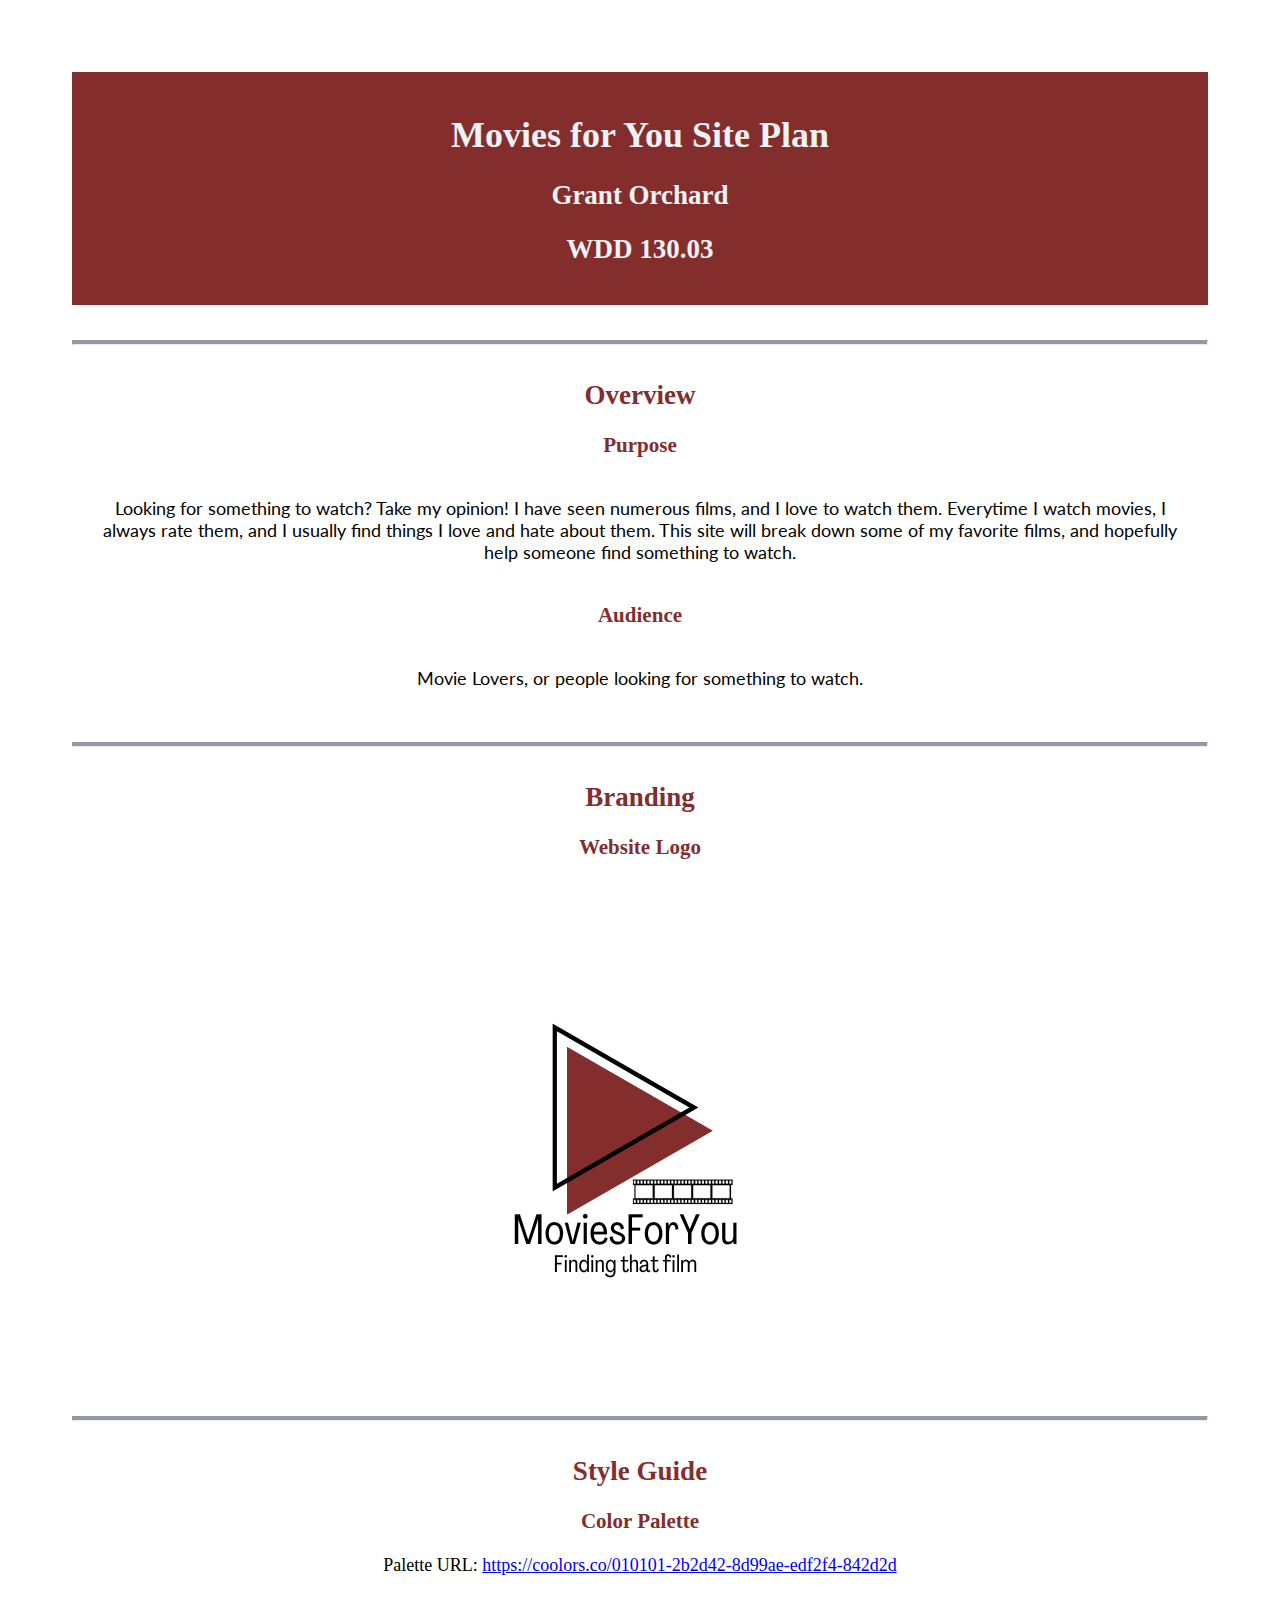
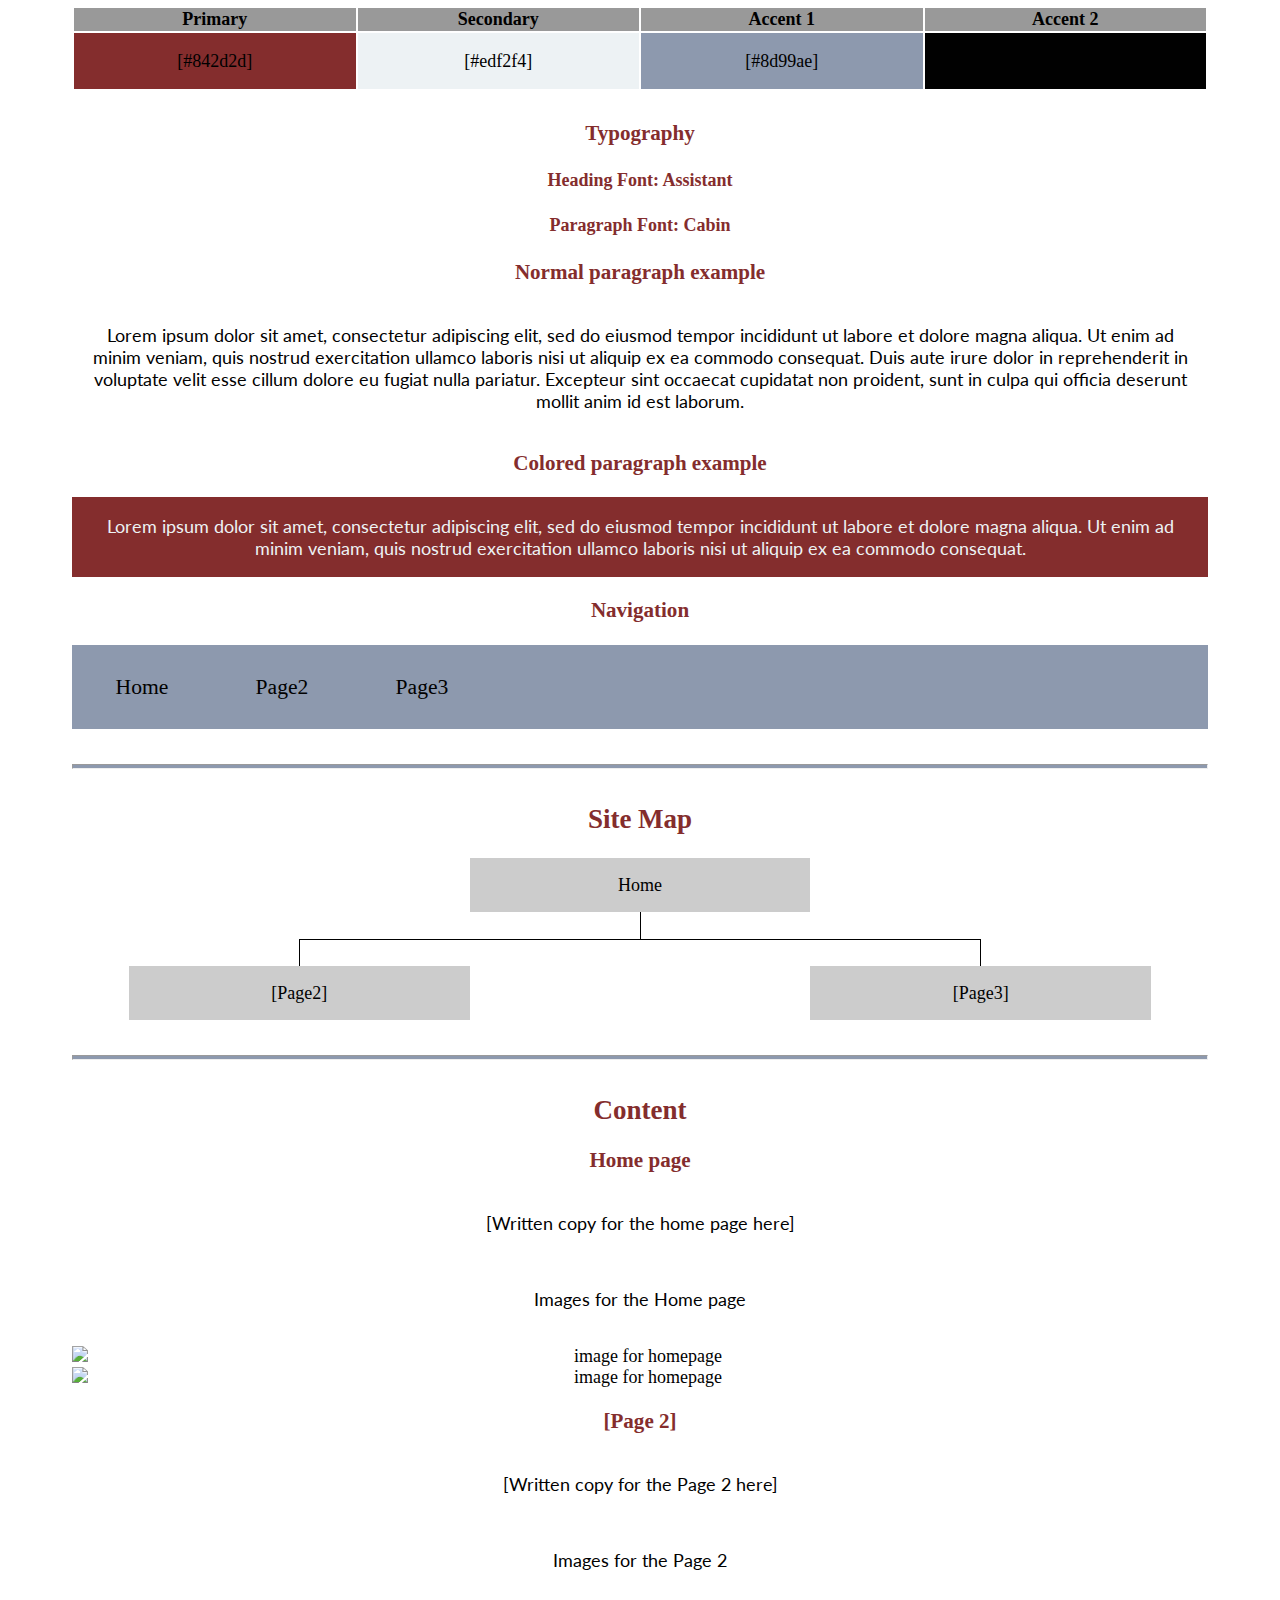
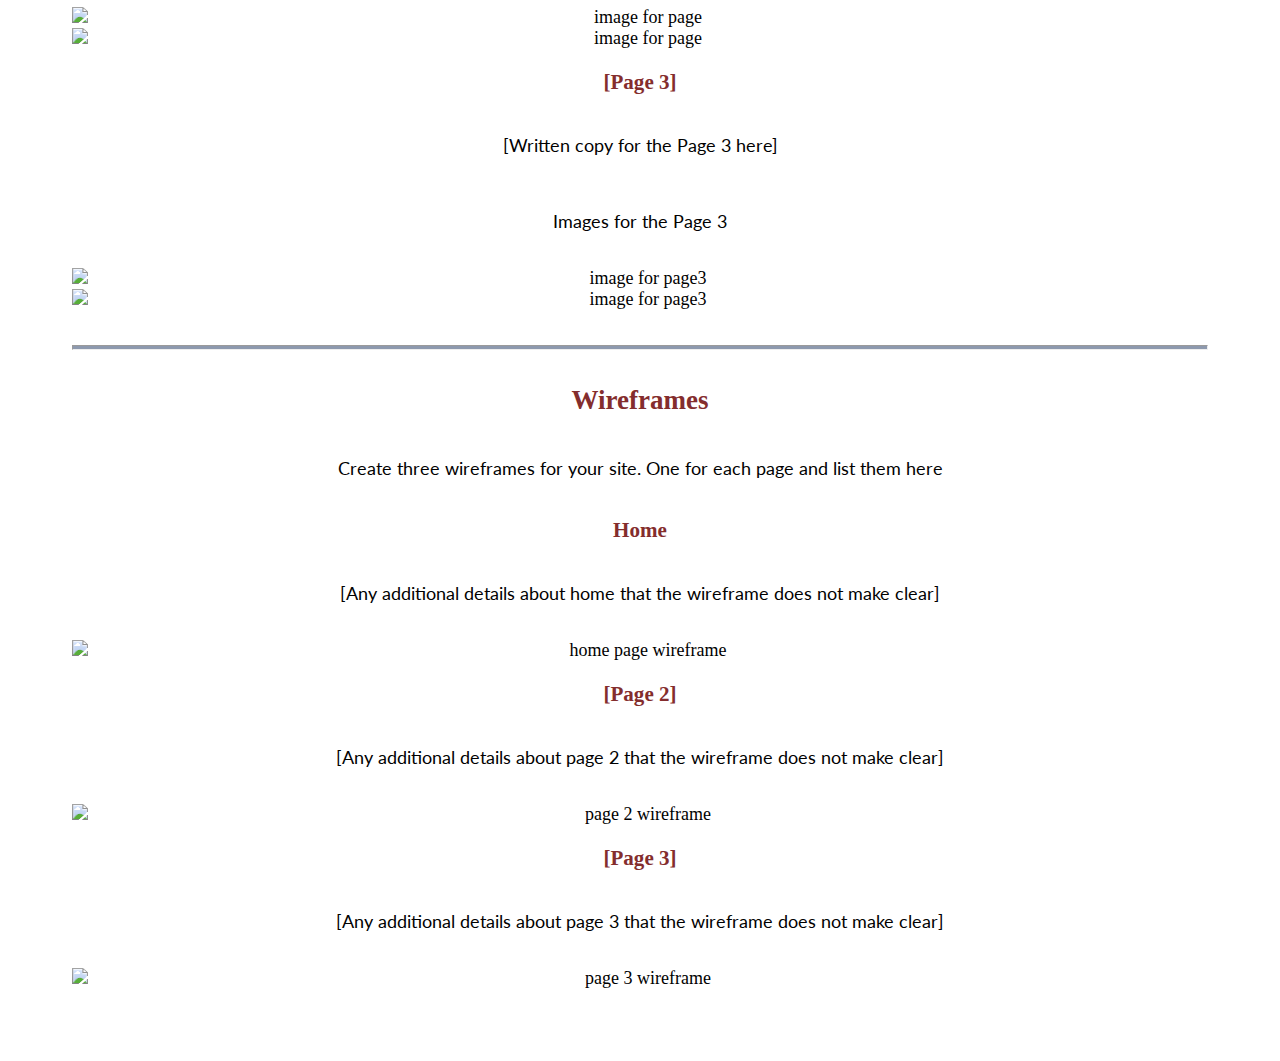
==== moviesforyou/index.html @ 0d14a92a "startofsomethingnew" ====
<!DOCTYPE html>
<html lang="en-us">
    
  <head>
    <meta charset="utf-8">
    <title>Site Plan</title>
    <link type="text/css" rel="stylesheet" href="styles.css">
  </head>

  <body>
    <header>
      <h1>Movies for You Site Plan</h1>
      <h2>Grant Orchard</h2>
      <h2>WDD 130.03</h2>
      <!-- In the header above, add the name or your site, your name and class number. For example if you are in section 3 you would put WDD 130.03 -->
    </header>
    <main>

      <!-- ------------------------Steps 2-3------------------------------ -->
      <hr>
      <h2>Overview</h2>
      <h3>Purpose</h3>
      <p>Looking for something to watch? Take my opinion! I have seen numerous films, and I love to watch them. Everytime I watch movies, I always rate them, and I usually find things I love and hate about them. This site will break down some of my favorite films, and hopefully help someone find something to watch.</p>  <!-- change this -->


      <h3>Audience</h3>
      <p>Movie Lovers, or people looking for something to watch.</p>  <!-- change this -->

      <hr>
      <h2>Branding</h2>
      <h3>Website Logo</h3>
      <!-- Replace this with some sort of logo for your site.  A logo can be as simple as the name of your site in a nice font :) -->
      <img src="moviesforyoulogo.png" alt="Logo image">
      <hr>
      <h2>
        Style Guide
      </h2>

      <!-- ------------------------Steps 4-8------------------------------ -->

      <h3>
        Color Palette
      </h3>
      <!--  The colors you choose for a website are one of the most important decisions you will make. Follow the instructions on the activity in iLearn then return and replace the color codes below with the hex color codes (the 6 digit numbers that show at the bottom of each color) for the colors you have chosen below.  You should have at least 2 colors but do not have to fill in all 4 if you do not need them.  -->

      <!-- Copy and paste the URL to your finished palette below Make sure to paste it into both spots -->
      Palette URL: <a href="https://coolors.co/010101-2b2d42-8d99ae-edf2f4-842d2d" target="_blank">https://coolors.co/010101-2b2d42-8d99ae-edf2f4-842d2d</a>


      <table class="colors">
        <tr><th>Primary</th><th>Secondary</th><th>Accent 1</th><th>Accent 2</th></tr>
        <!-- Replace the numbers in the boxes below with your hex color codes. Then switch to the site-plan.css file and change your colors there as well. -->
        <tr><td class="primary">[#842d2d]</td><td class="secondary">[#edf2f4]</td><td class="accent1">[#8d99ae]</td><td class="accent2"></td></tr>
      </table>

      <!-- ------------------------Step 9------------------------------ -->

      <h3>
        Typography
      </h3>
      <!-- Choose a font for your paragraphs (body copy) and headlines. What font(s) have you chosen? Why did you choose what you did?  Make sure to review the list of web safe fonts at W3Schools.org as a starting point.  Think also about which of your colors above you might use for background and font colors. -->

      <h4>
        Heading Font: Assistant  <!-- change this -->
      </h4>
      <h4>
        Paragraph Font: Cabin  <!-- change this -->
      </h4>
      <h3>
        Normal paragraph example
      </h3>
      <p>
        Lorem ipsum dolor sit amet, consectetur adipiscing elit, sed do eiusmod tempor incididunt ut labore et dolore magna aliqua. Ut enim ad minim veniam, quis nostrud exercitation ullamco laboris nisi ut aliquip ex ea commodo consequat. Duis aute irure dolor in reprehenderit in voluptate velit esse cillum dolore eu fugiat nulla pariatur. Excepteur sint occaecat cupidatat non proident, sunt in culpa qui officia deserunt mollit anim id est laborum.
      </p>
      <h3>
        Colored paragraph example
      </h3>
      <p class="colored">
        Lorem ipsum dolor sit amet, consectetur adipiscing elit, sed do eiusmod tempor incididunt ut labore et dolore magna aliqua. Ut enim ad minim veniam, quis nostrud exercitation ullamco laboris nisi ut aliquip ex ea commodo consequat. 
      </p>

      <!-- ------------------------Step 10------------------------------ -->

      <h3>
        Navigation
      </h3>
      <!-- Think about how you want your navigation bar to look. In the site-plan.css file change the colors to your colors to get the look you desire. --> 
      <nav>
        <a href="#">Home</a>
        <a href="#">Page2</a>
        <a href="#">Page3</a>
      </nav>
      <hr>
      <h2>
        Site Map
      </h2>
      <div class="sitemap">
        <div class="sm-home">
          Home
        </div>
        <div class="sm-page2">
          [Page2] <!-- change this -->
        </div>
        <div class="sm-page3">
          [Page3]  <!-- change this -->
        </div>

        <div class="top">
          &nbsp;
        </div>
        <div class="left">
          &nbsp;
        </div>
        <div class="right">
          &nbsp;
        </div>

      </div>

      <!-- --------Content Section -------------- -->
      <hr>
      <h2>
        Content
      </h2>
      <h3>Home page</h3>
      <p>
        [Written copy for the home page here]
      </p>
      <p>Images for the Home page</p>
        <img src="#" alt="image for homepage">
        <img src="#" alt="image for homepage">

      </ul>
      <h3>[Page 2]</h3>
      <p>
        [Written copy for the Page 2 here]
      </p>
      <p>Images for the Page 2</p>
        <img src="#" alt="image for page">
        <img src="#" alt="image for page">

      </ul>
      <h3>[Page 3]</h3>
      <p>
        [Written copy for the Page 3 here]
      </p>
      <p>Images for the Page 3</p>
        <img src="#" alt="image for page3">
        <img src="#" alt="image for page3">

      </ul>
      <hr>
      <h2>
        Wireframes
      </h2>
      <p>
        Create three wireframes for your site. One for each page and list them here</p>

      <h3>Home</h3>
      <p>         
        [Any additional details about home that the wireframe does not make clear]
      </p>
      <img src="#" alt="home page wireframe">

      <h3>[Page 2]</h3>
      <p>         
        [Any additional details about page 2 that the wireframe does not make clear]
      </p>
      <img src="#" alt="page 2 wireframe">

      <h3>[Page 3]</h3>
      <p>         
        [Any additional details about page 3 that the wireframe does not make clear]
      </p>
      <img src="#" alt="page 3 wireframe">
    </main>
  </body>

</html>
---- moviesforyou/styles.css ----
/* if you are using any Google fonts change the font names below to your fonts. 
Any spaces in your font name should be replaced with a +. 
Fonts are separated by a | */
@import url('https://fonts.googleapis.com/css?family=IM+Fell+French+Canon+SC|Lato');

:root {
  /* change the values below to your colors from your palette */
  --primary-color: #842d2d   ;
  --secondary-color: #edf2f4 ;
  --accent1-color: #8d99ae;
  --accent2-color: #010101;

  /* change the values below to your chosen font(s) */
  --heading-font: "IM Fell French Canon SC";
  --paragraph-font: Lato, Helvetica, sans-serif;

  /* these colors below should be chosen from among your palette colors above */
  --headline-color-on-white: #842d2d;  /* headlines on a white background */ 
  --headline-color-on-color: #edf2f4; /* headlines on a colored background */ 
  --paragraph-color-on-white: #010101; /* paragraph text on a white background */ 
  --paragraph-color-on-color: #edf2f4; /* paragraph text on a colored background */ 
  --paragraph-background-color: #842d2d  ;
  --nav-link-color: #010101;
  --nav-background-color: #8d99ae;
  --nav-hover-link-color: red;
  --nav-hover-background-color: #edf2f4;
}


/*  Look around below...but DON'T CHANGE ANYTHING! */

body {
  max-width: 1200px;
  margin: 0 auto;
  padding: 4em;
  font-size: 18px;
  text-align: center;
}
img {
  display: block;
  margin: 0 auto;
}
h1, h2, h3, h4, h5, h6 {
  font-family: var(--heading-font);
  color: var(--headline-color-on-white);
}
h2 {
  text-align: center;
}
hr {
  height: 3px;
  margin: 35px 0;
  background: var(--accent1-color);
}
header {
  padding: 1em;
  text-align: center;
  color: var(--headline-color-on-color);
  background-color: var(--paragraph-background-color);
}
header > h1, header > h2 {
  color: var(--headline-color-on-color);
}

p {
  font-family: var(--paragraph-font);
  color: var(--paragraph-color-on-white);
  padding: 1em;
}
.colors {
  width: 100%;
  min-width: 350px;
  margin: 30px auto;
  text-align: center;
}
.colors th {
  background-color: #999;
}
.colors td{
  width: 25%;
  height: 3em;
}

.primary {
  background-color: var(--primary-color);
}
.secondary {
  background-color: var(--secondary-color);
}
.accent1 {
  background-color: var(--accent1-color);
}
.accent2{
  background-color: var(--accent2-color);
}

p.colored {
  background-color: var(--paragraph-background-color);
  color: var(--paragraph-color-on-color);
}

nav {
  background-color: var(--nav-background-color);
  line-height: 3em;
  text-align: center;
  font-size: 1.2em;
}
nav  {
  list-style-type: none;
  display: flex;

}
nav a {
  padding:1em;
  min-width: 120px;
  text-decoration: none;
  padding: 10px;

}
nav a:link, nav a:visited {
  color: var(--nav-link-color);
}
nav a:hover {
  color: var(--nav-hover-link-color);
  background-color: var(--nav-hover-background-color);
}

.sitemap {
  display: grid;
  justify-content: center;

  grid-template-columns: repeat(6, 15%);
  grid-template-rows: 3em 1.5em 1.5em 3em;
  grid-template-areas: ". . home home . ."
    ". . . top . ."
    ". left left right right ."
    "page2 page2 . . page3 page3";
}
.sitemap > div {

  text-align: center;

}
.sm-home {
  grid-area: home;
  background-color: #ccc;
  line-height: 3em;
}
.sm-page2 {
  grid-area: page2;
  background-color: #ccc;
  line-height: 3em;
}
.sm-page3 {
  grid-area: page3;
  background-color: #ccc;
  line-height: 3em;
}

.top {
  grid-area: top;
  border-left: 1px solid;
}

.left {
  grid-area: left;
  border-top: 1px solid;
  border-left: 1px solid;
}

.right {
  grid-area: right;
  border-top: 1px solid;
  border-right: 1px solid;
}
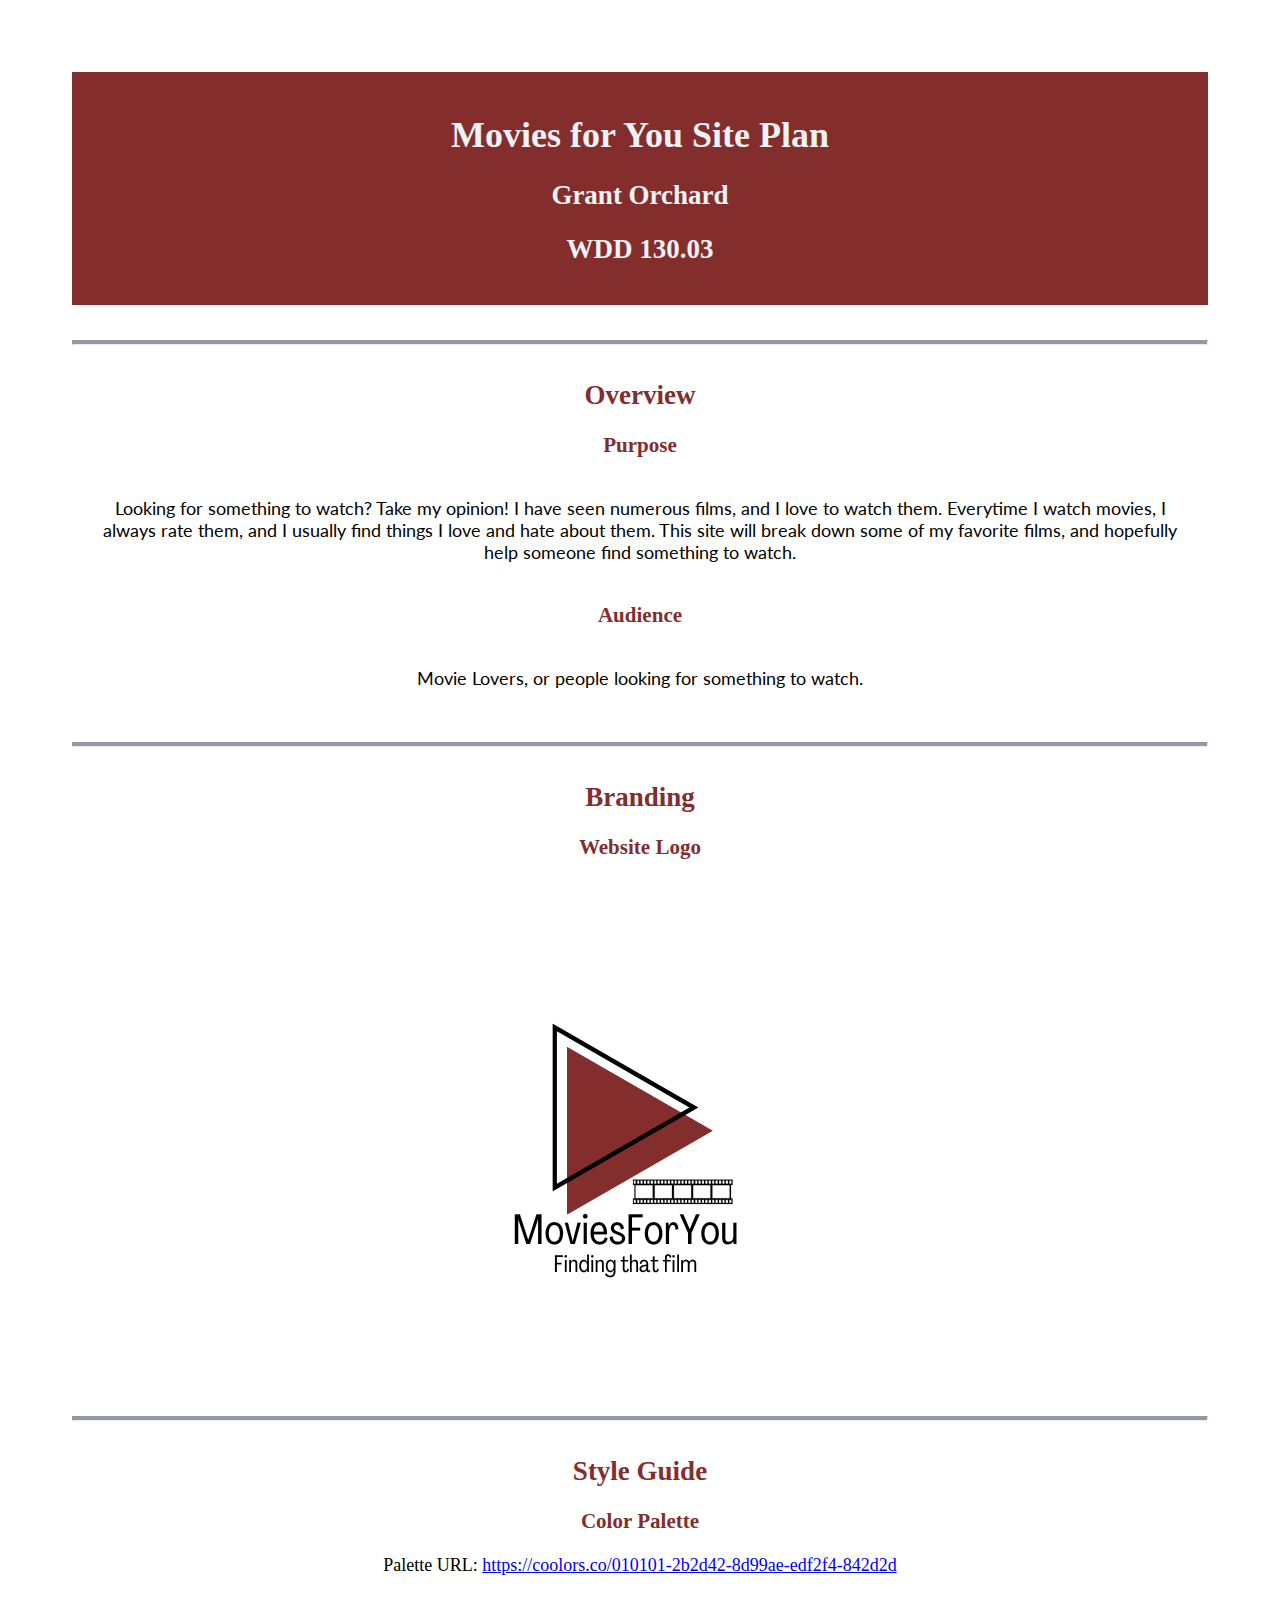
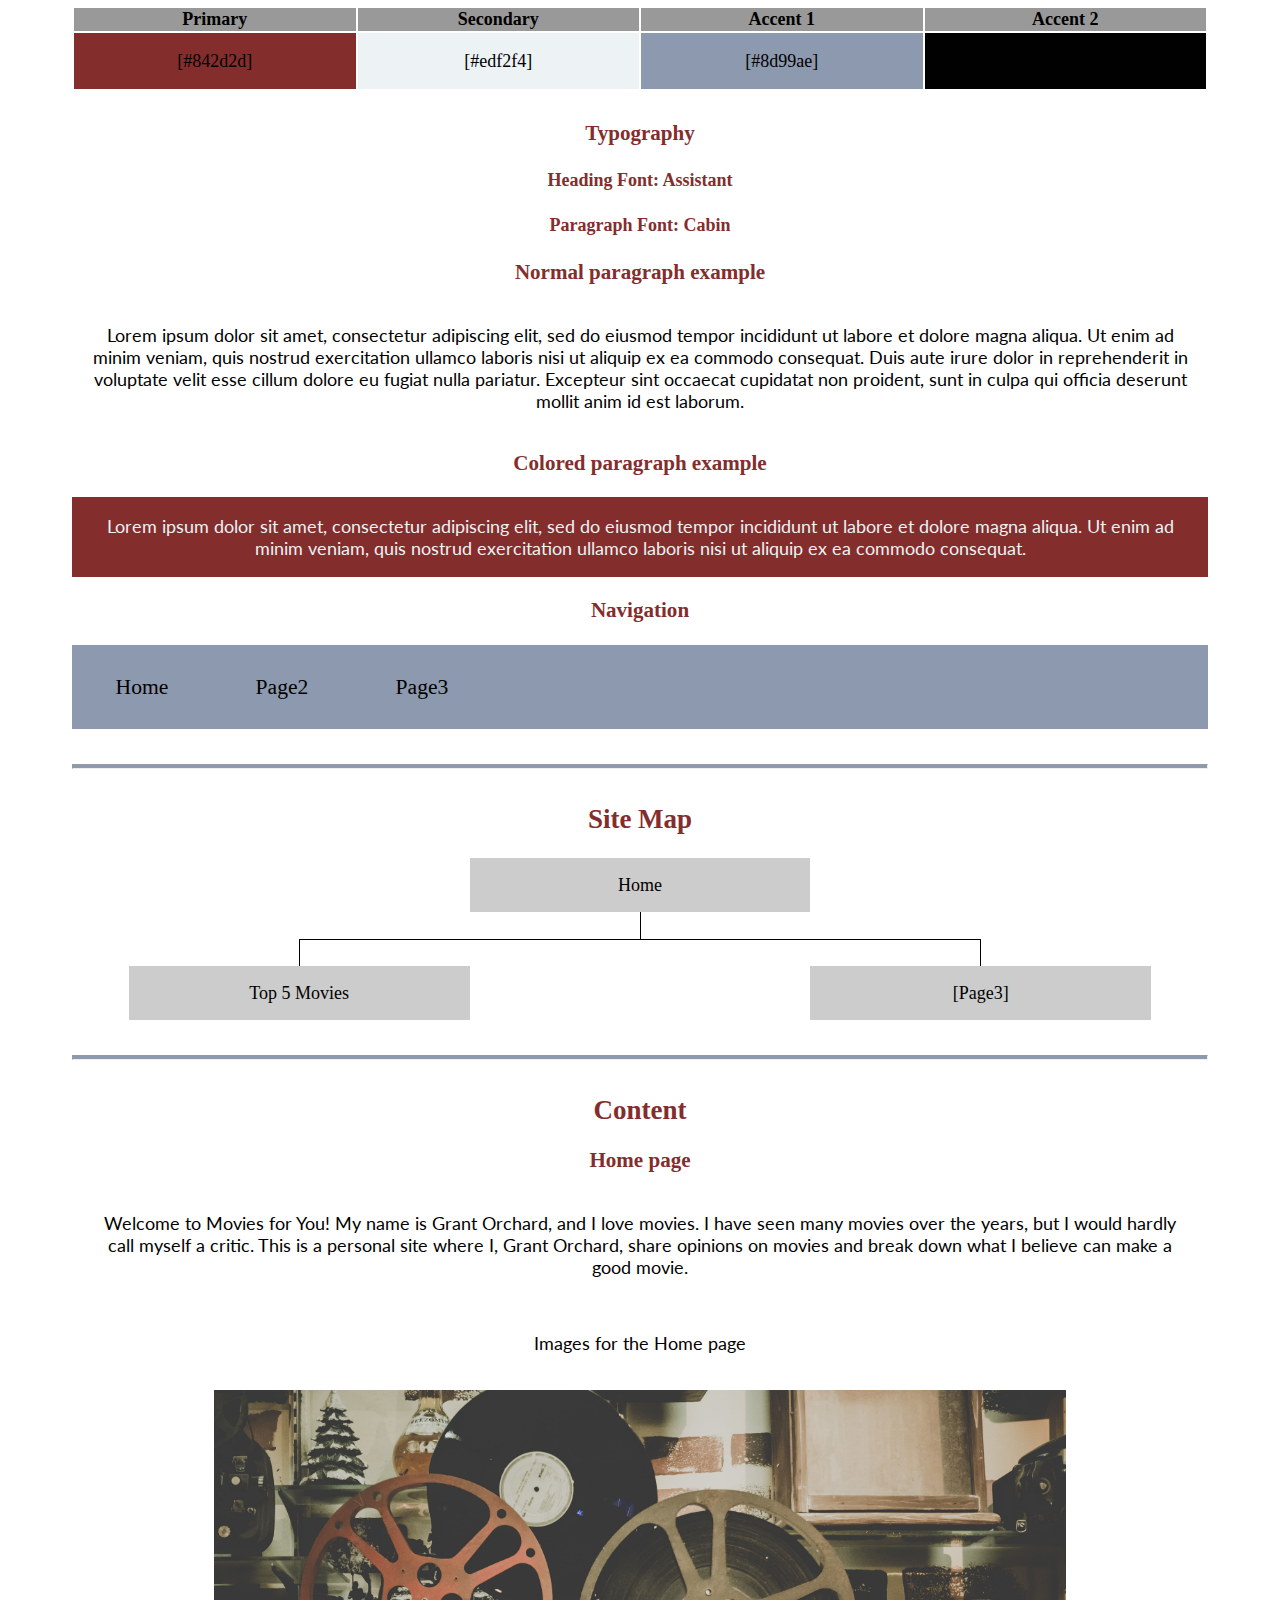
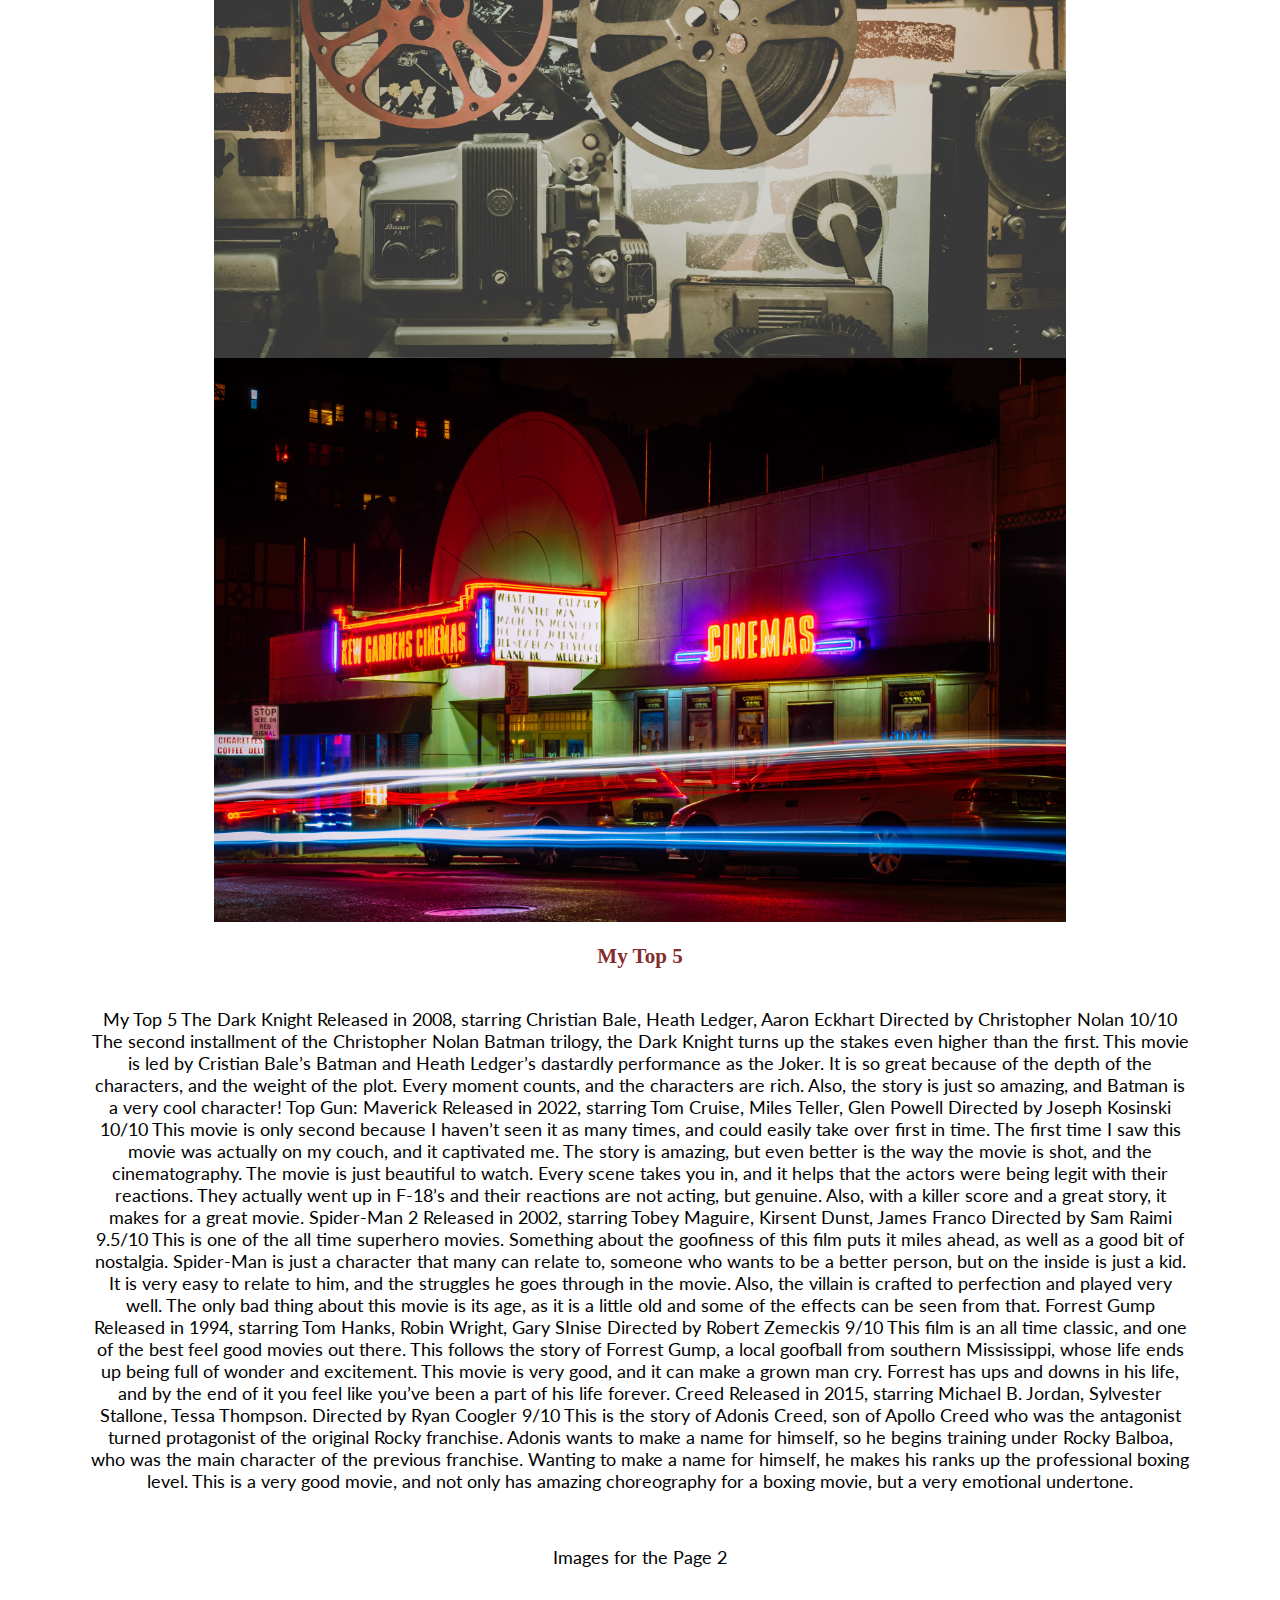
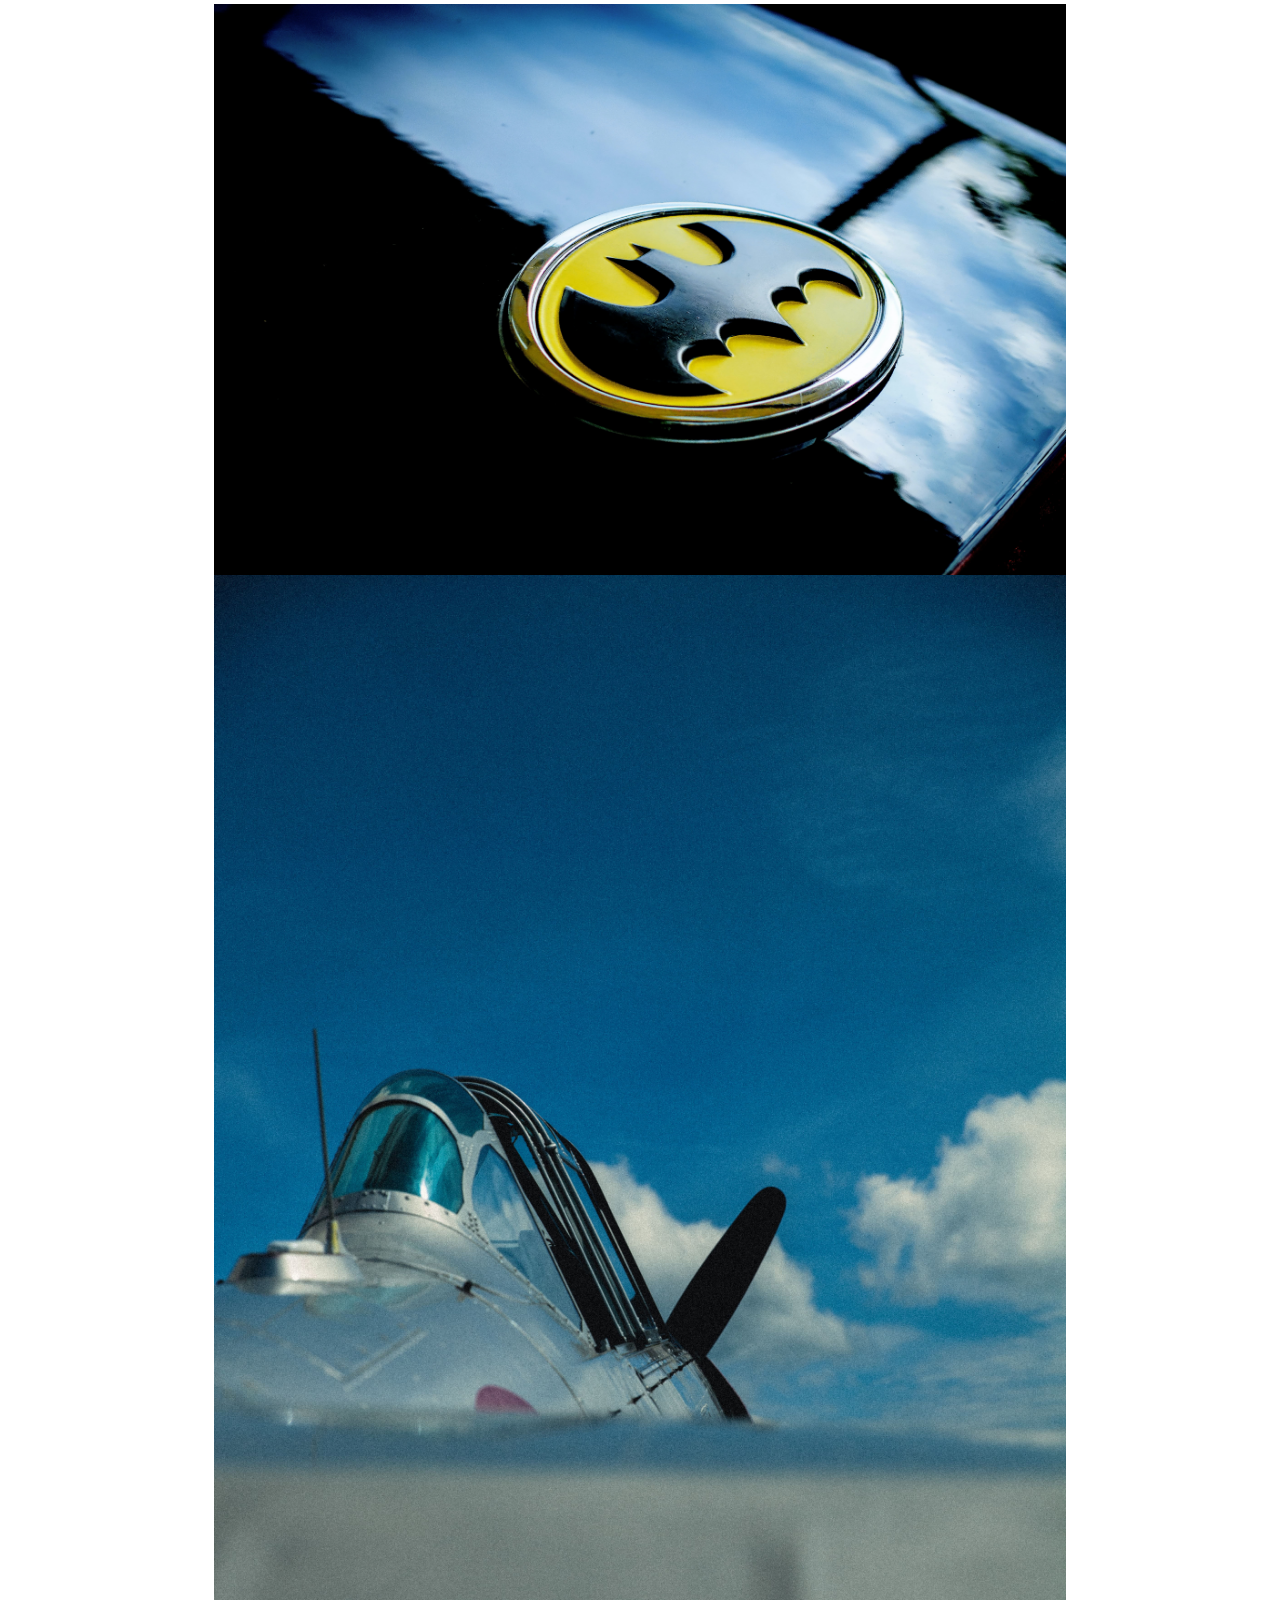
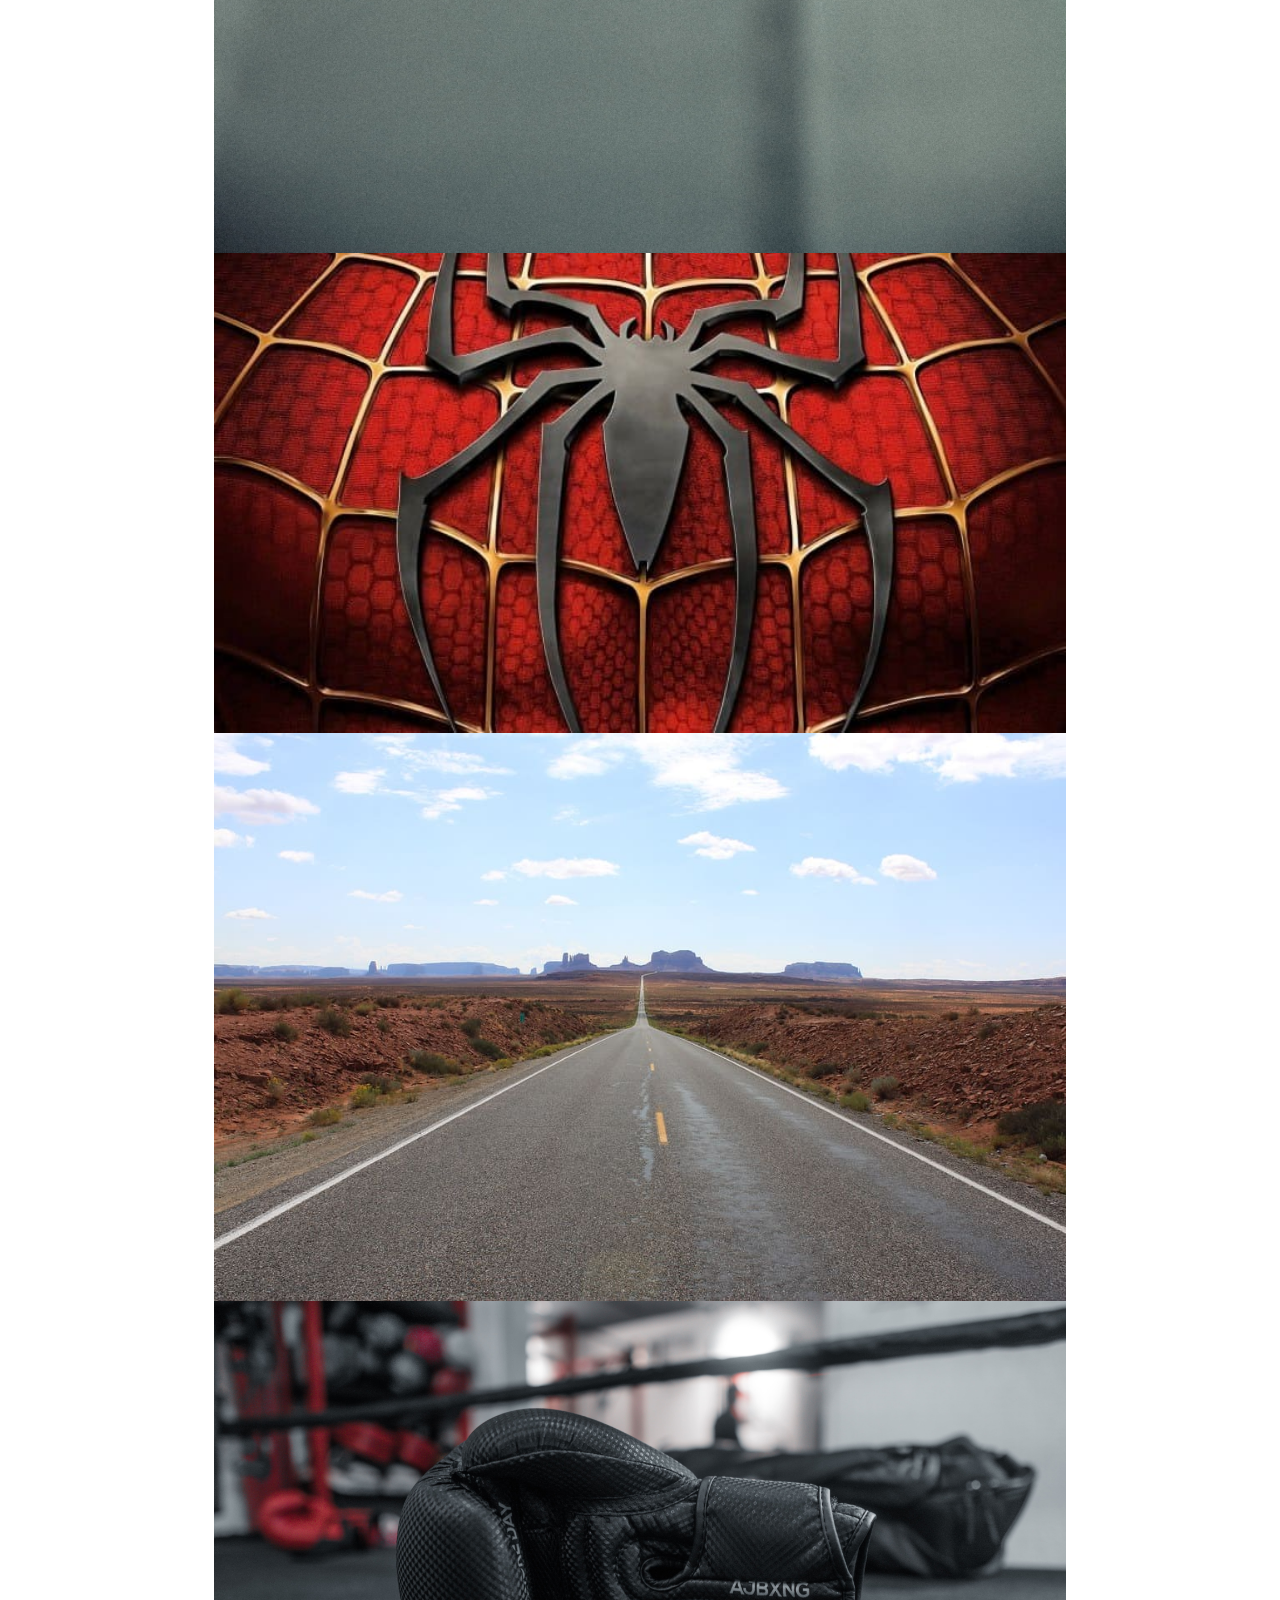
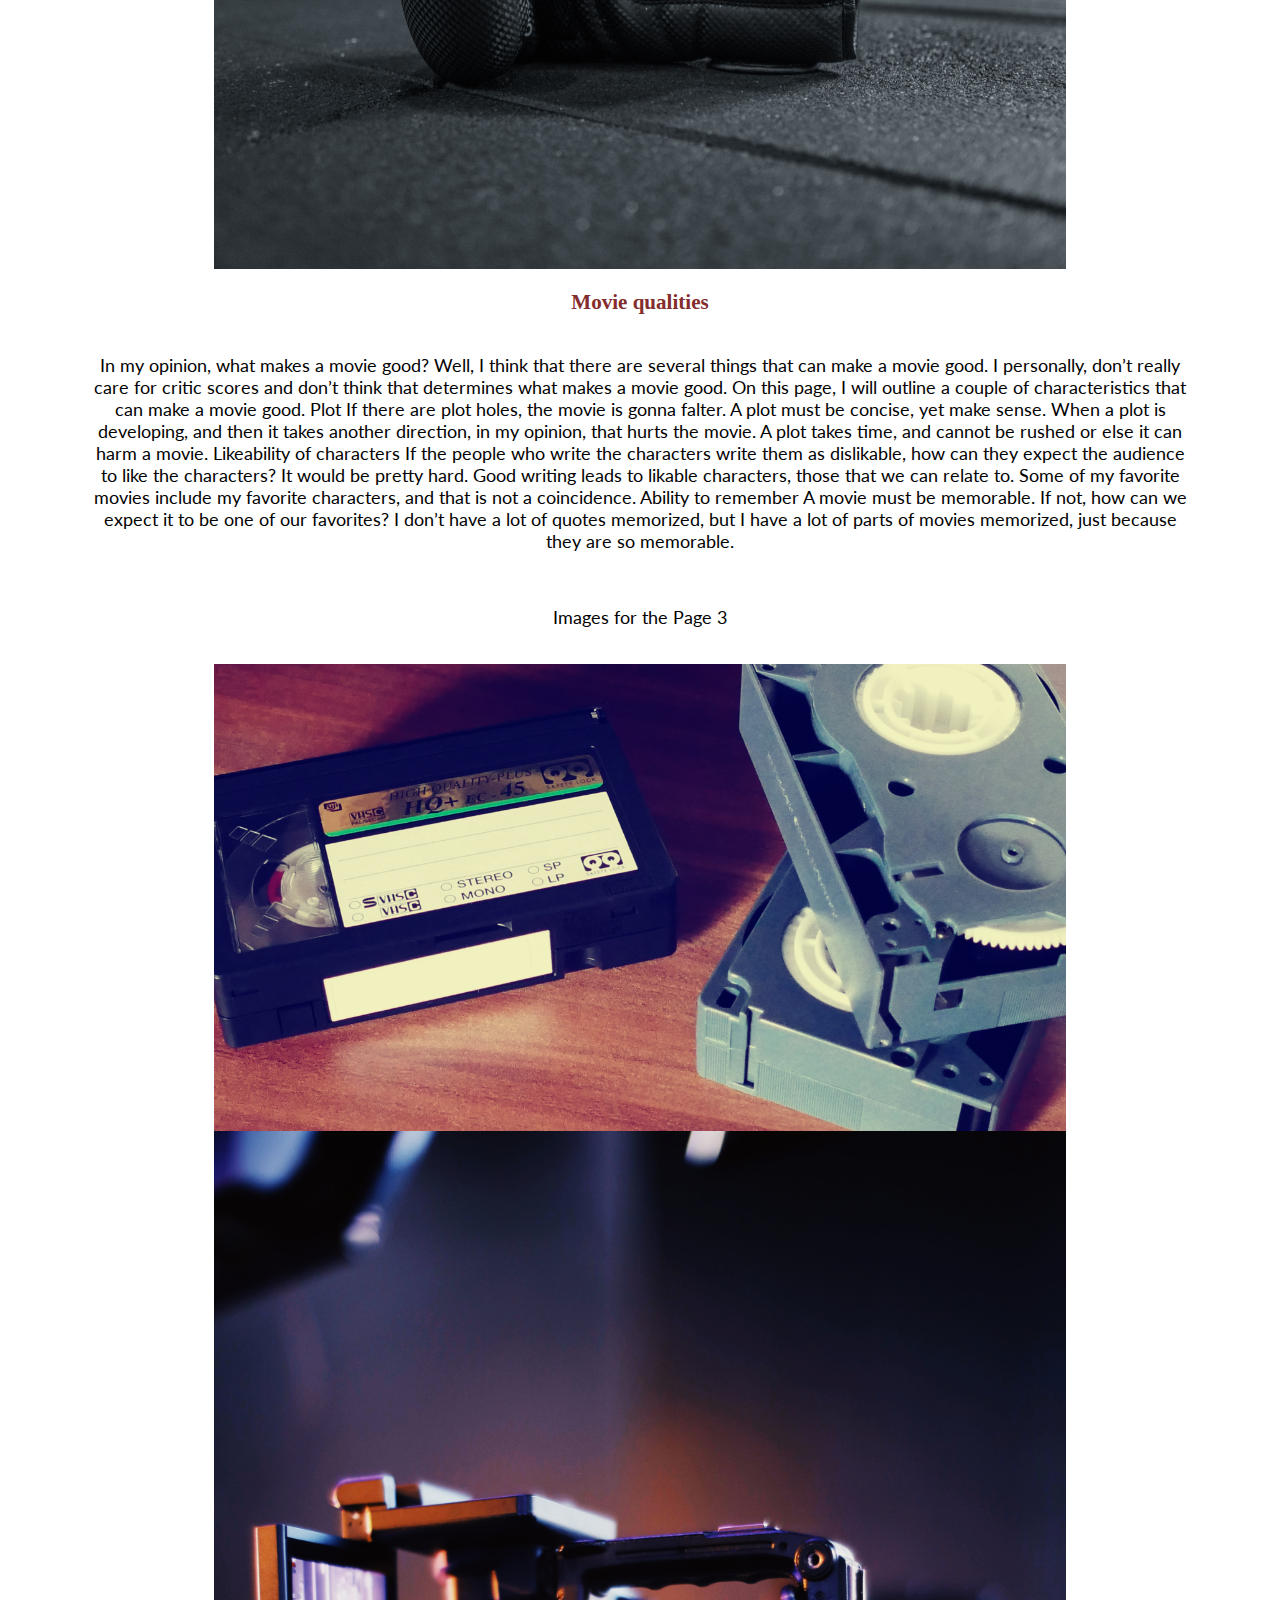
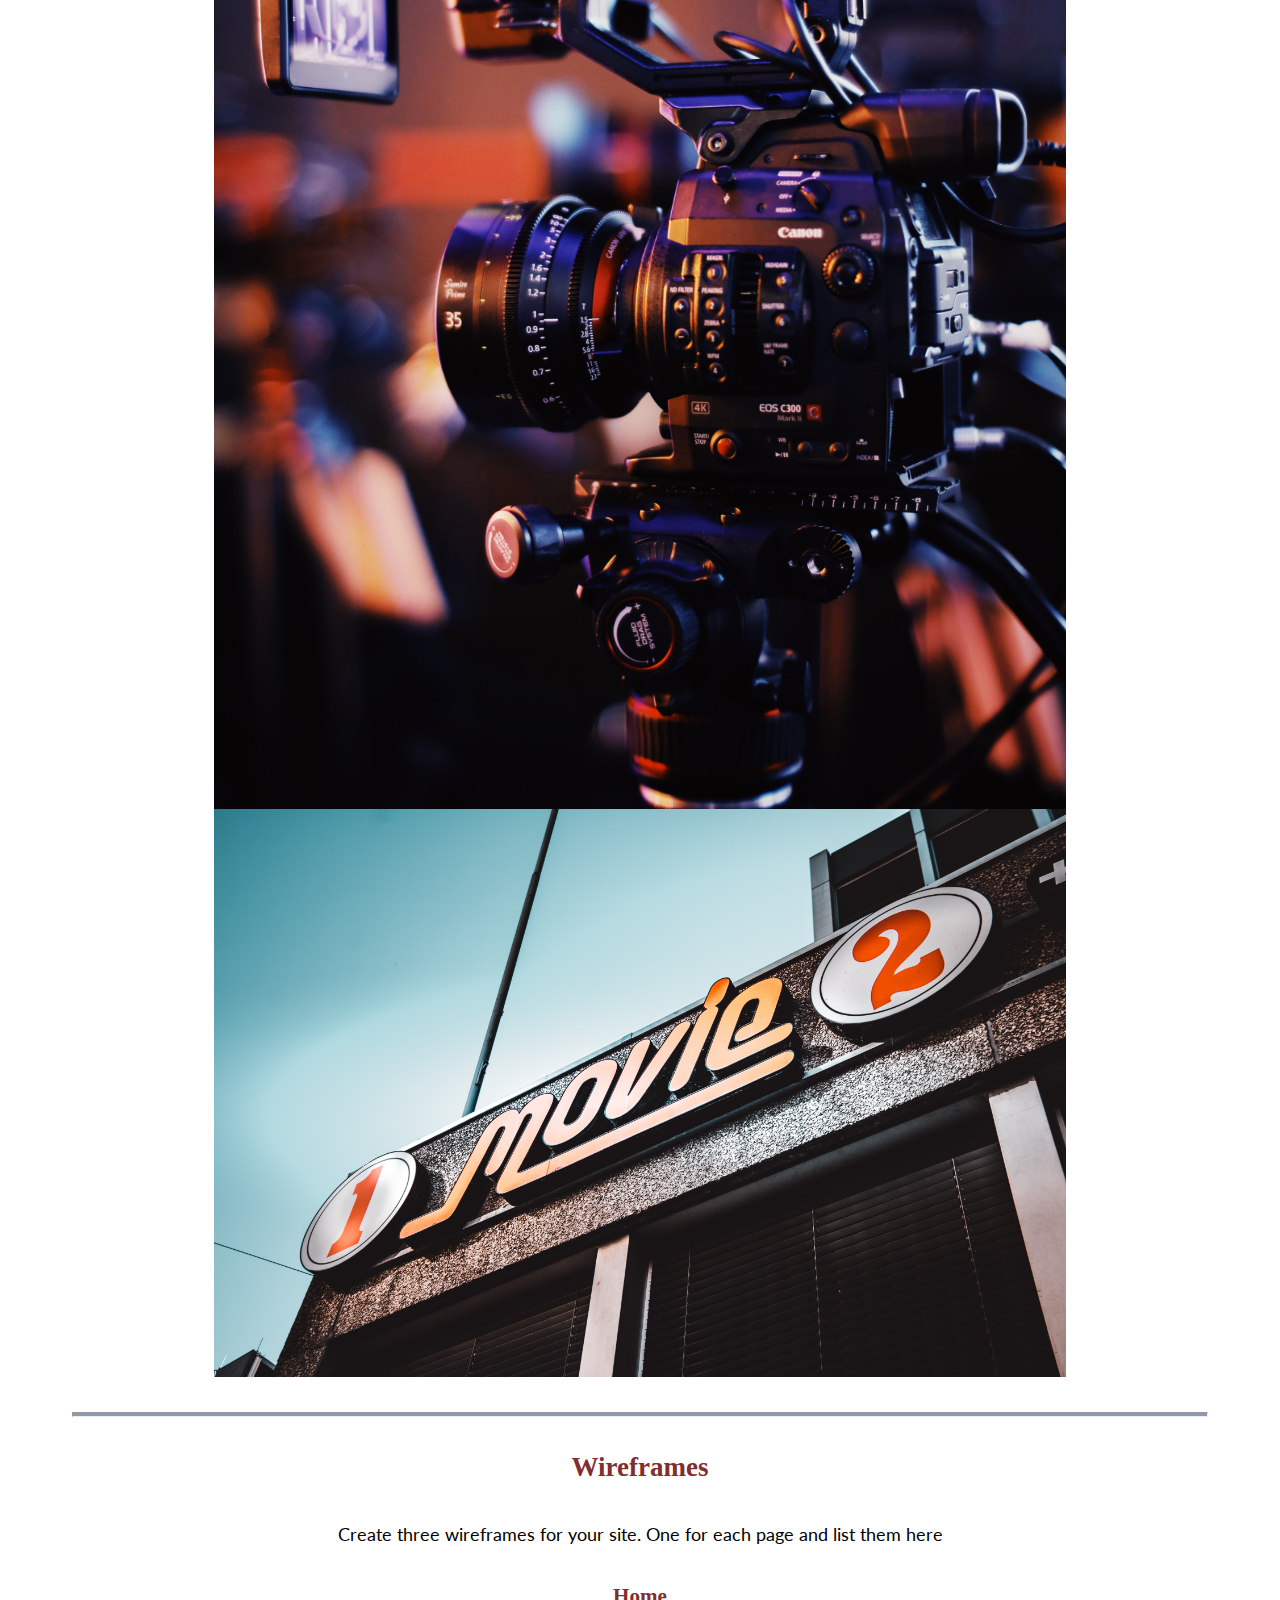
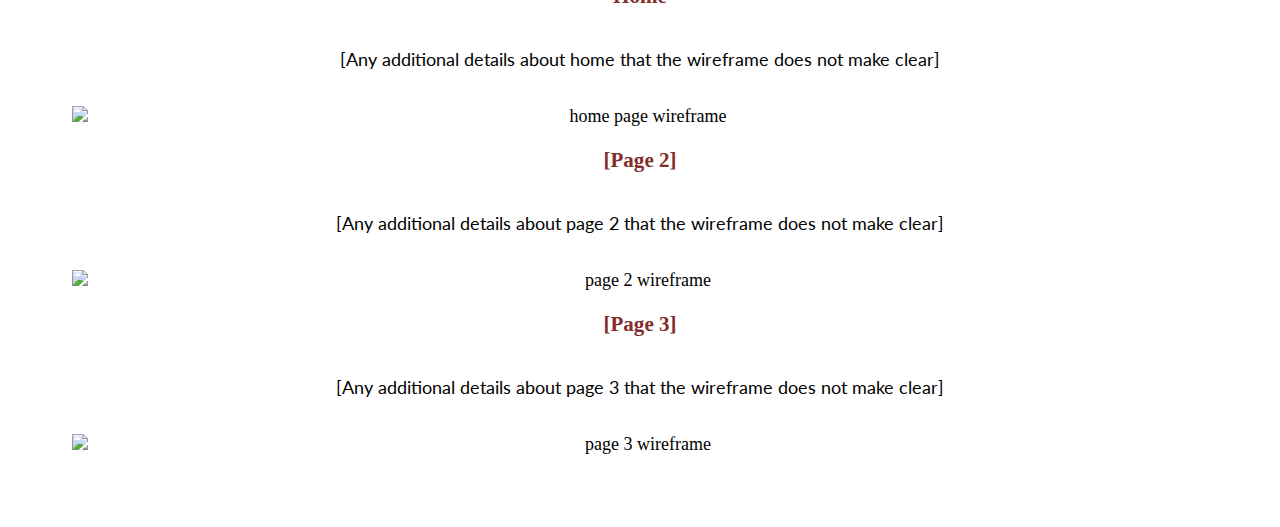
==== commit c25b7e51: "changesforpsitew8" ====
--- a/moviesforyou/index.html
+++ b/moviesforyou/index.html
@@ -99,7 +99,7 @@
           Home
         </div>
         <div class="sm-page2">
-          [Page2] <!-- change this -->
+          Top 5 Movies <!-- change this -->
         </div>
         <div class="sm-page3">
           [Page3]  <!-- change this -->
@@ -124,29 +124,74 @@
       </h2>
       <h3>Home page</h3>
       <p>
-        [Written copy for the home page here]
+        Welcome to Movies for You! My name is Grant Orchard, and I love movies. I have seen many movies over the years, but I would hardly call myself a critic. This is a personal site where I, Grant Orchard, share opinions on movies and break down what I believe can make a good movie. 
+
       </p>
       <p>Images for the Home page</p>
-        <img src="#" alt="image for homepage">
-        <img src="#" alt="image for homepage">
+        <img src="pictures/movie_projector.jpg" height="75%" width = 75% alt="image for homepage">
+        <img src="pictures/movies_theater.jpg" height="75%" width = 75% alt="image for homepage">
 
       </ul>
-      <h3>[Page 2]</h3>
-      <p>
-        [Written copy for the Page 2 here]
+      <h3>My Top 5</h3>
+      <p>
+        My Top 5
+
+The Dark Knight
+Released in 2008, starring Christian Bale, Heath Ledger, Aaron Eckhart
+Directed by Christopher Nolan
+10/10
+The second installment of the Christopher Nolan Batman trilogy, the Dark Knight turns up the stakes even higher than the first. This movie is led by Cristian Bale’s Batman and Heath Ledger’s dastardly performance as the Joker. It is so great because of the depth of the characters, and the weight of the plot. Every moment counts, and the characters are rich. Also, the story is just so amazing, and Batman is a very cool character!
+Top Gun: Maverick
+Released in 2022, starring Tom Cruise, Miles Teller, Glen Powell
+Directed by Joseph Kosinski
+10/10
+This movie is only second because I haven’t seen it as many times, and could easily take over first in time. The first time I saw this movie was actually on my couch, and it captivated me. The story is amazing, but even better is the way the movie is shot, and the cinematography. The movie is just beautiful to watch. Every scene takes you in, and it helps that the actors were being legit with their reactions. They actually went up in F-18’s and their reactions are not acting, but genuine. Also, with a killer score and a great story, it makes for a great movie.
+Spider-Man 2
+Released in 2002, starring Tobey Maguire, Kirsent Dunst, James Franco
+Directed by Sam Raimi
+9.5/10
+This is one of the all time superhero movies. Something about the goofiness of this film puts it miles ahead, as well as a good bit of nostalgia. Spider-Man is just a character that many can relate to, someone who wants to be a better person, but on the inside is just a kid. It is very easy to relate to him, and the struggles he goes through in the movie. Also, the villain is crafted to perfection and played very well. The only bad thing about this movie is its age, as it is a little old and some of the effects can be seen from that.
+Forrest Gump
+Released in 1994, starring Tom Hanks, Robin Wright, Gary SInise
+Directed by Robert Zemeckis
+9/10
+This film is an all time classic, and one of the best feel good movies out there. This follows the story of Forrest Gump, a local goofball from southern Mississippi, whose life ends up being full of wonder and excitement. This movie is very good, and it can make a grown man cry. Forrest has ups and downs in his life, and by the end of it you feel like you’ve been a part of his life forever. 
+Creed
+Released in 2015, starring Michael B. Jordan, Sylvester Stallone, Tessa Thompson.
+Directed by Ryan Coogler
+9/10
+This is the story of Adonis Creed, son of Apollo Creed who was the antagonist turned protagonist of the original Rocky franchise. Adonis wants to make a name for himself, so he begins training under Rocky Balboa, who was the main character of the previous franchise. Wanting to make a name for himself, he makes his ranks up the professional boxing level. This is a very good movie, and not only has amazing choreography for a boxing movie, but a very emotional undertone. 
+
+
       </p>
       <p>Images for the Page 2</p>
-        <img src="#" alt="image for page">
-        <img src="#" alt="image for page">
+      <img src="pictures/the_dark_knight.jpg" height="75%" width = 75% alt="image for second page">
+      <img src="pictures/top_gun.jpg" height="75%" width = 75% alt="image for second page">
+      <img src="pictures/spider_man_2.jpg" height="75%" width = 75% alt="image for second page">
+      <img src="pictures/forrest_gump.jpg" height="75%" width = 75% alt="image for second page">
+      <img src="pictures/creed_picture.jpg" height="75%" width = 75% alt="image for second page">
+  
+
 
       </ul>
-      <h3>[Page 3]</h3>
-      <p>
-        [Written copy for the Page 3 here]
+      <h3>Movie qualities</h3>
+      <p>
+        In my opinion, what makes a movie good? Well, I think that there are several things that can make a movie good. I personally, don’t really care for critic scores and don’t think that determines what makes a movie good. On this page, I will outline a couple of characteristics that can make a movie good.
+
+Plot
+If there are plot holes, the movie is gonna falter. A plot must be concise, yet make sense. When a plot is developing, and then it takes another direction, in my opinion, that hurts the movie. A plot takes time, and cannot be rushed or else it can harm a movie.
+
+Likeability of characters
+If the people who write the characters write them as dislikable, how can they expect the audience to like the characters? It would be pretty hard. Good writing leads to likable characters, those that we can relate to. Some of my favorite movies include my favorite characters, and that is not a coincidence.
+
+Ability to remember
+A movie must be memorable. If not, how can we expect it to be one of our favorites? I don’t have a lot of quotes memorized, but I have a lot of parts of movies memorized, just because they are so memorable.
+
       </p>
       <p>Images for the Page 3</p>
-        <img src="#" alt="image for page3">
-        <img src="#" alt="image for page3">
+        <img src="pictures/movie3_1.jpg" height="75%" width = 75% alt="image for page3">
+        <img src="pictures/movie3_2.jpg" height="75%" width = 75% alt="image for page3">
+        <img src="pictures/movie3_3.jpg" height="75%" width = 75% alt="image for page3">
 
       </ul>
       <hr>
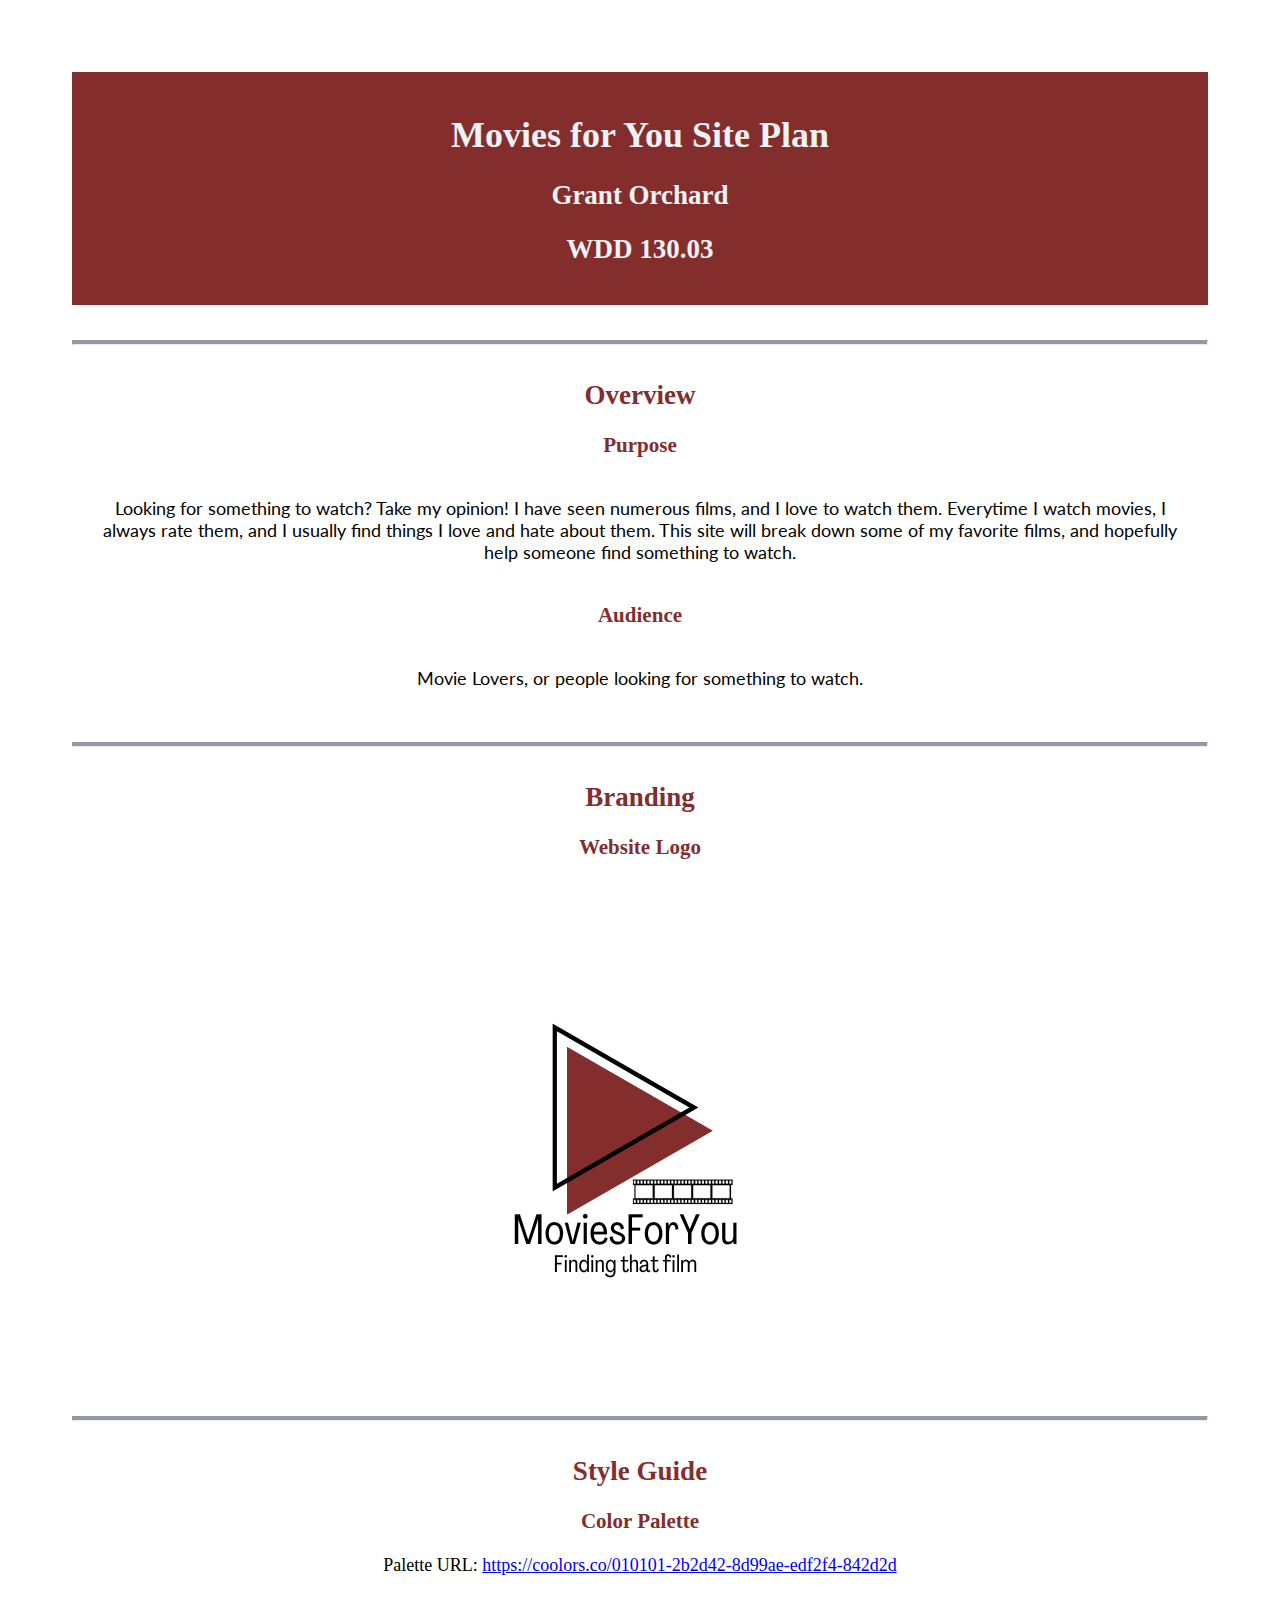
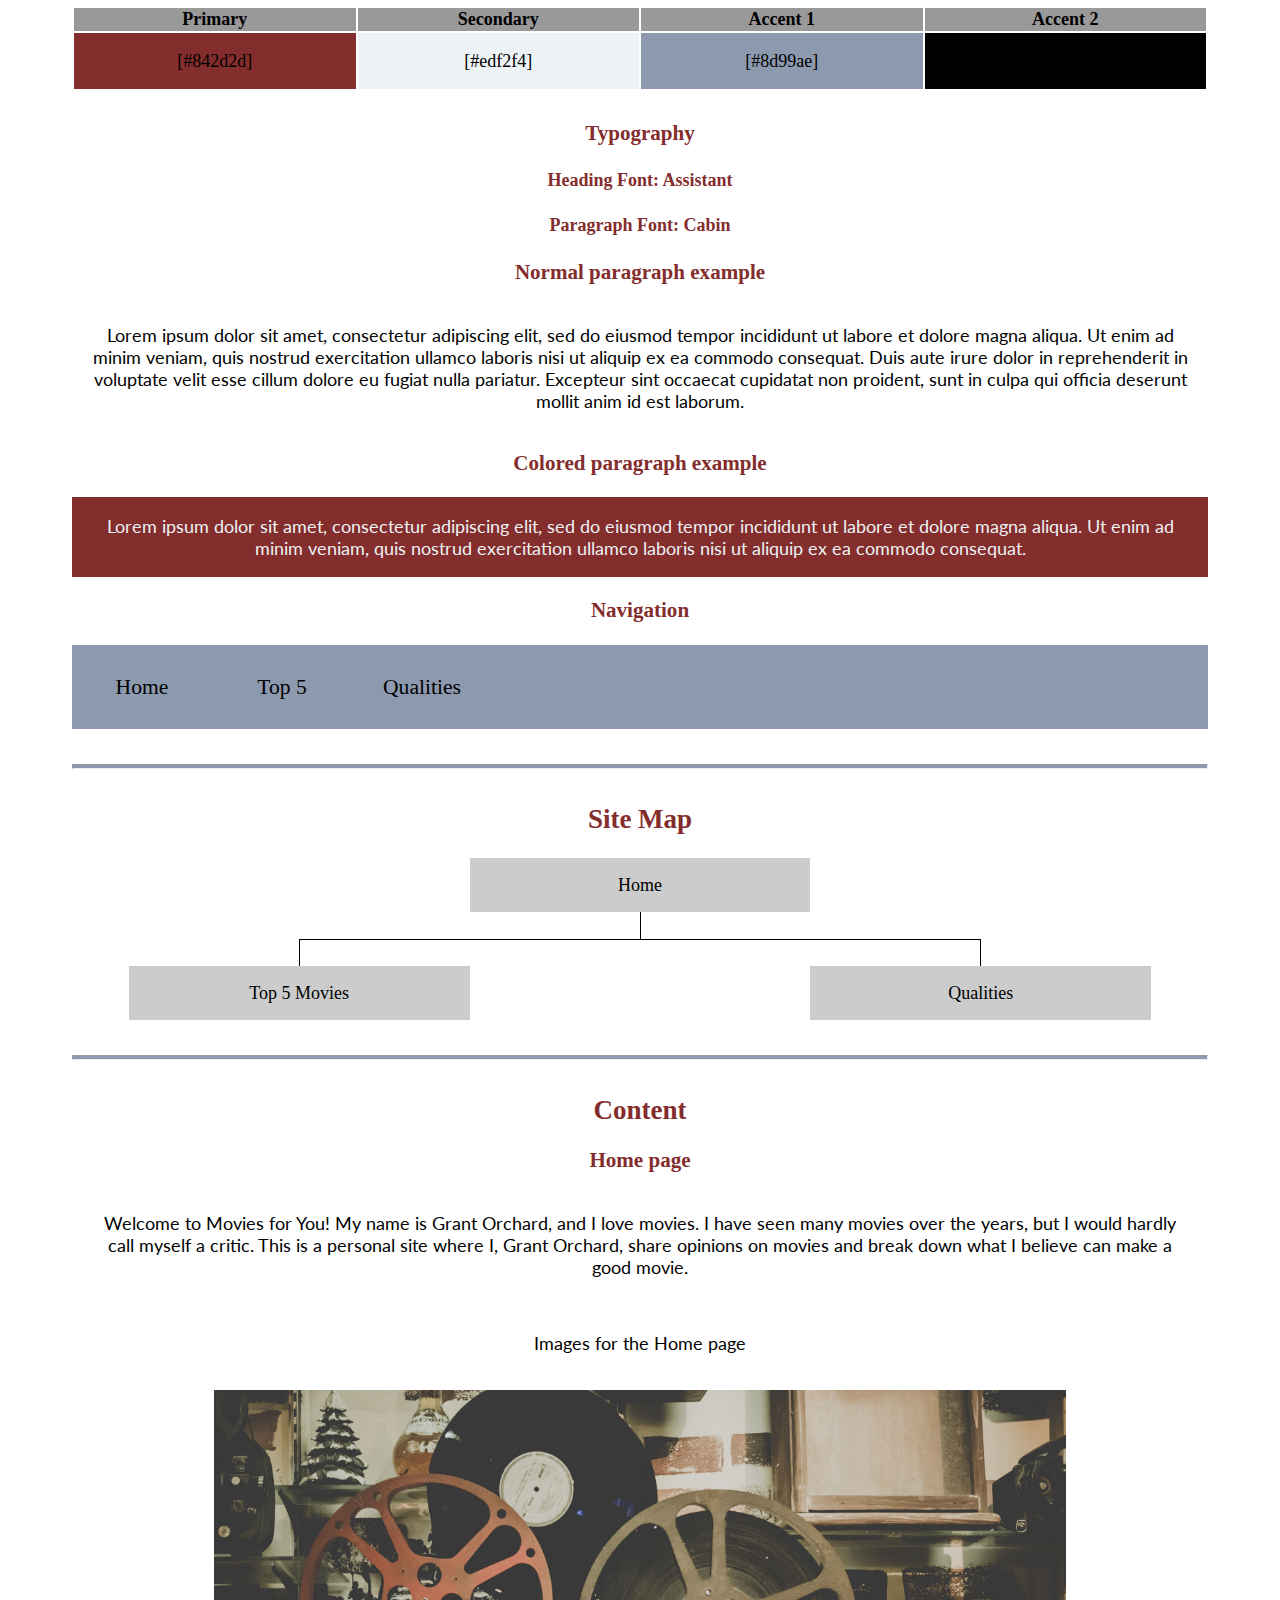
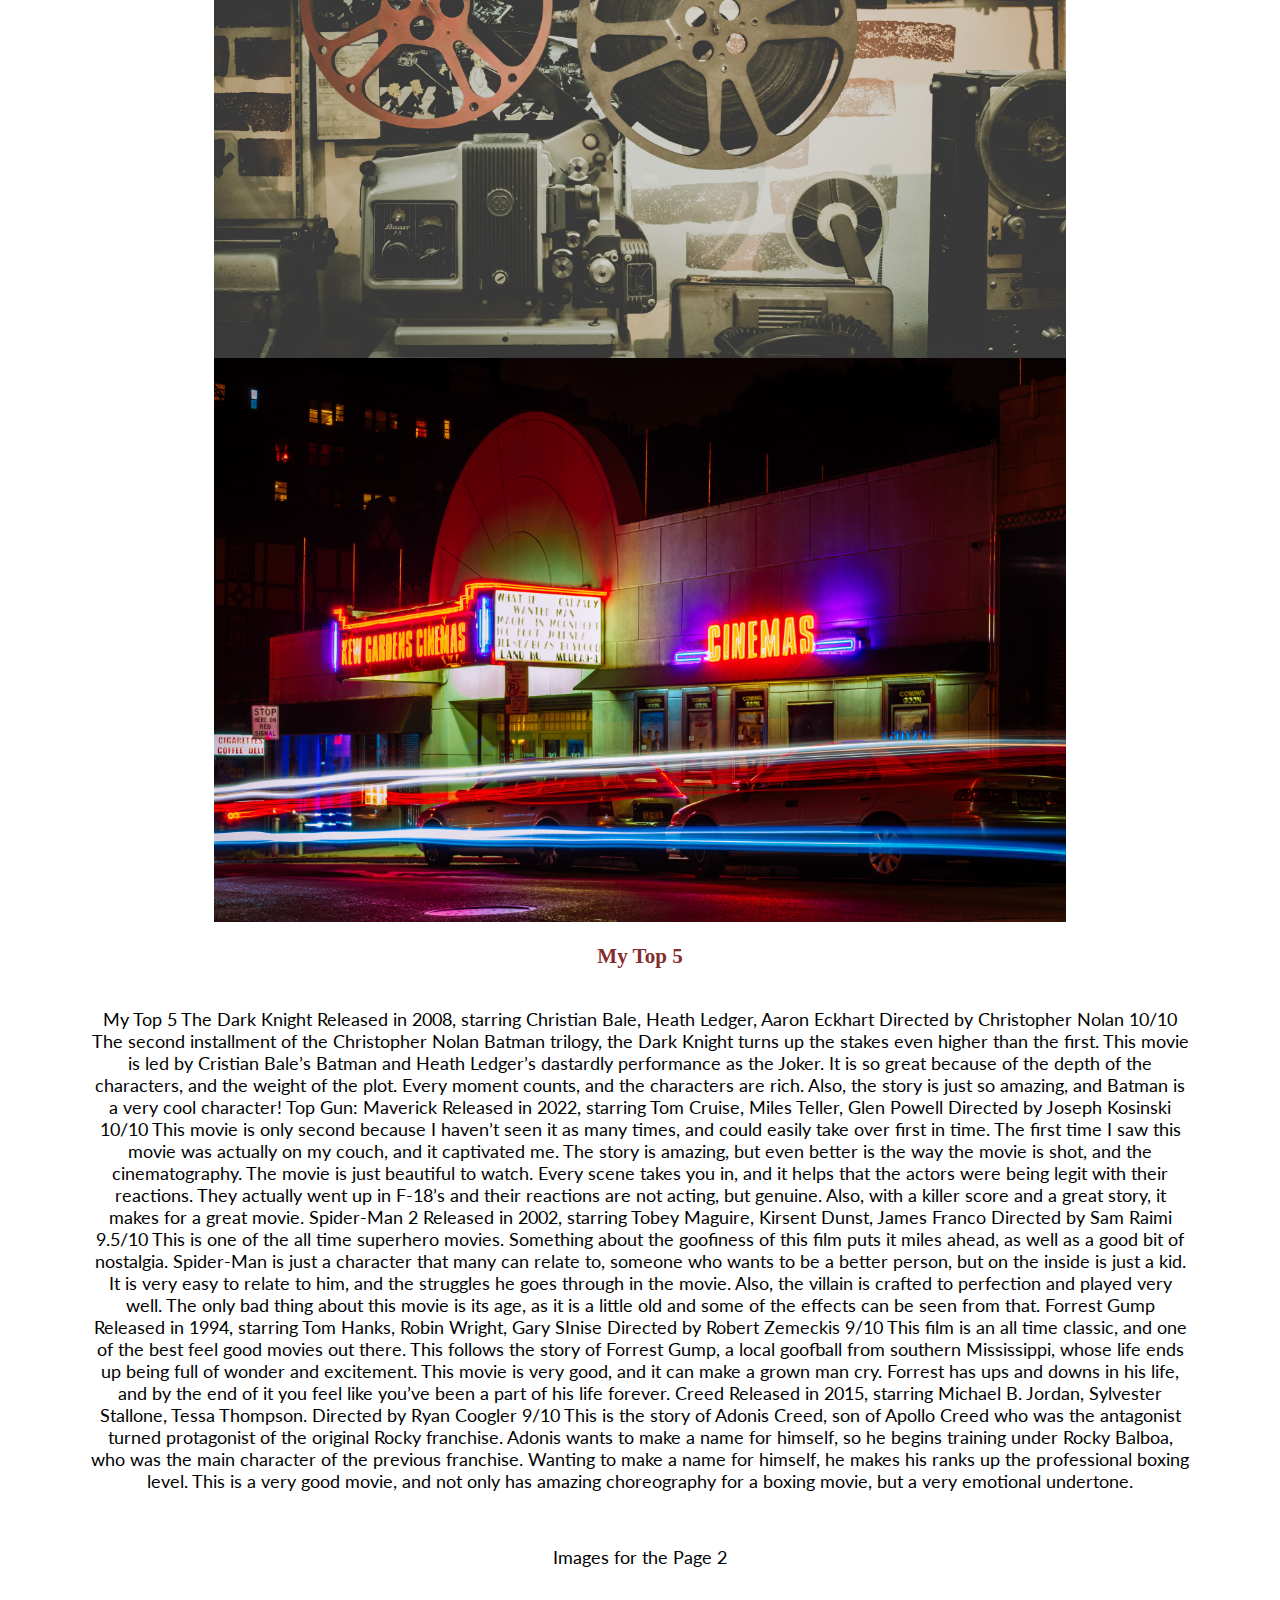
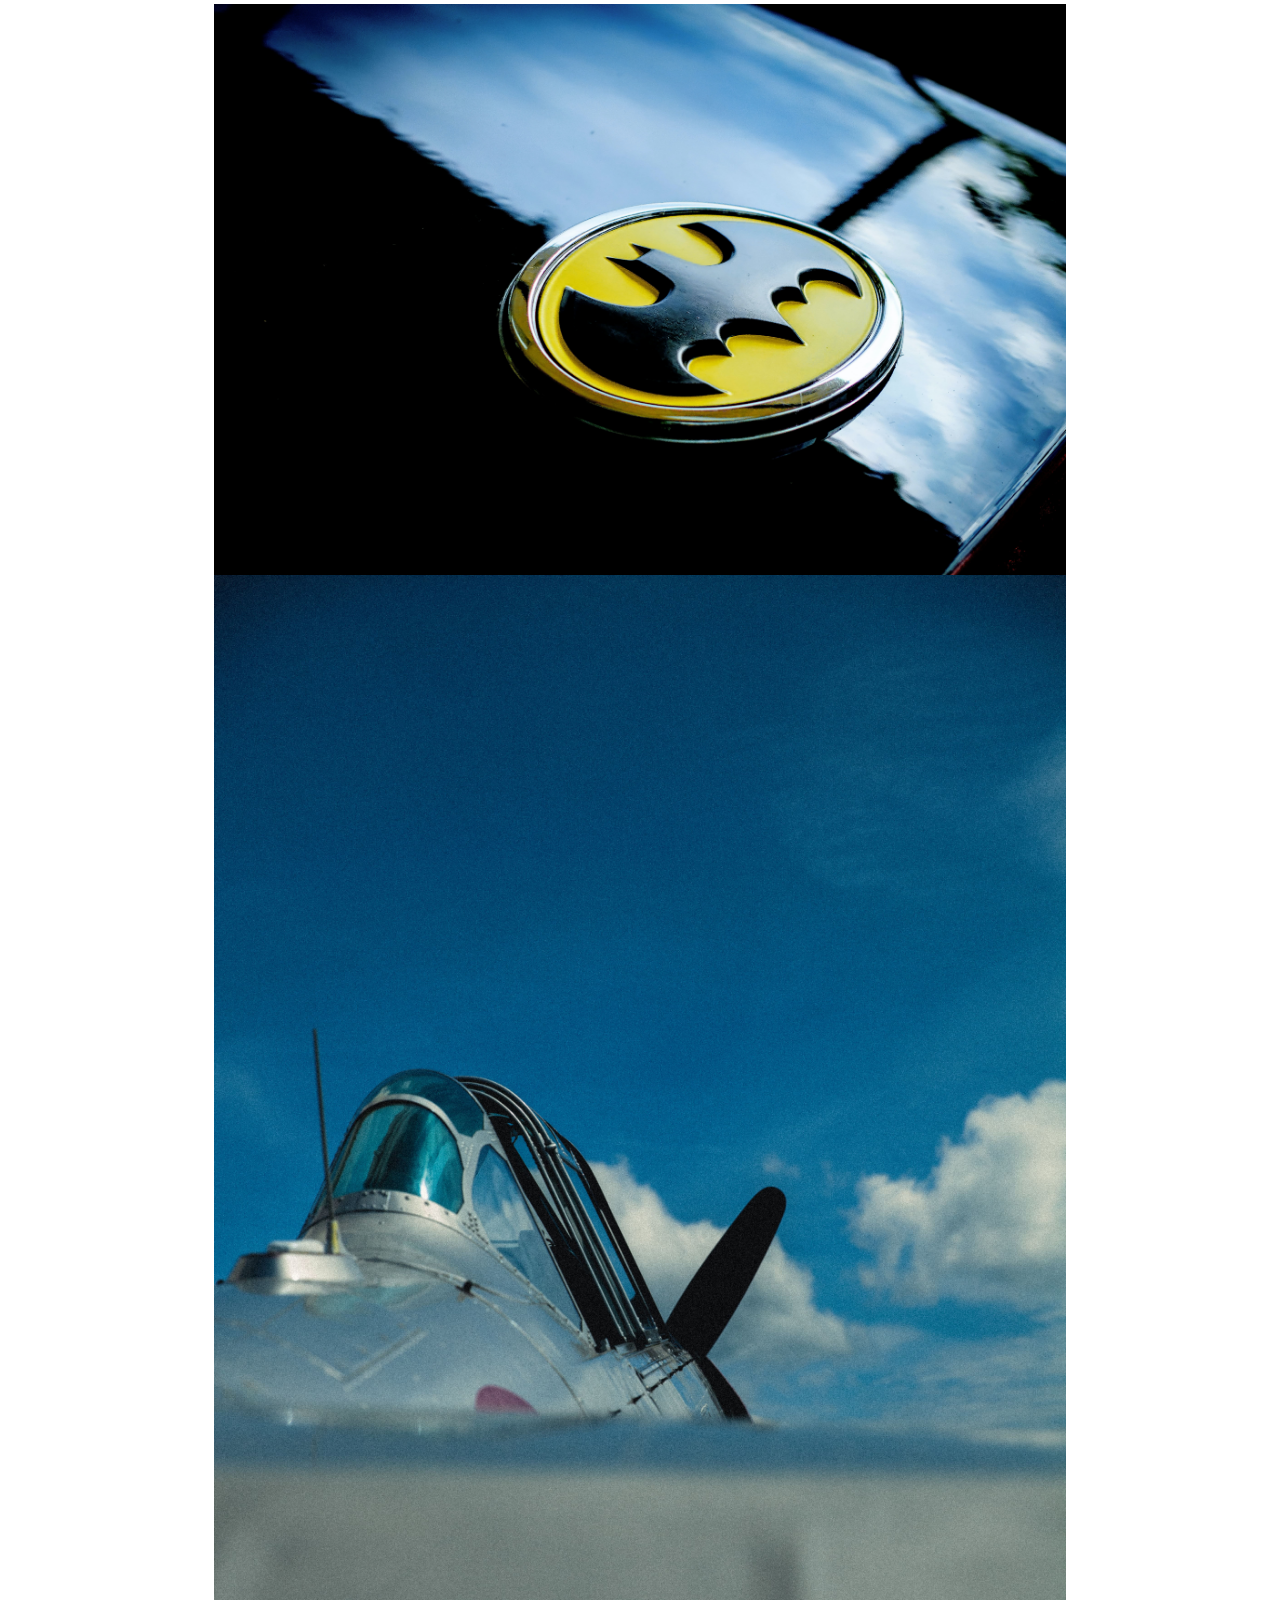
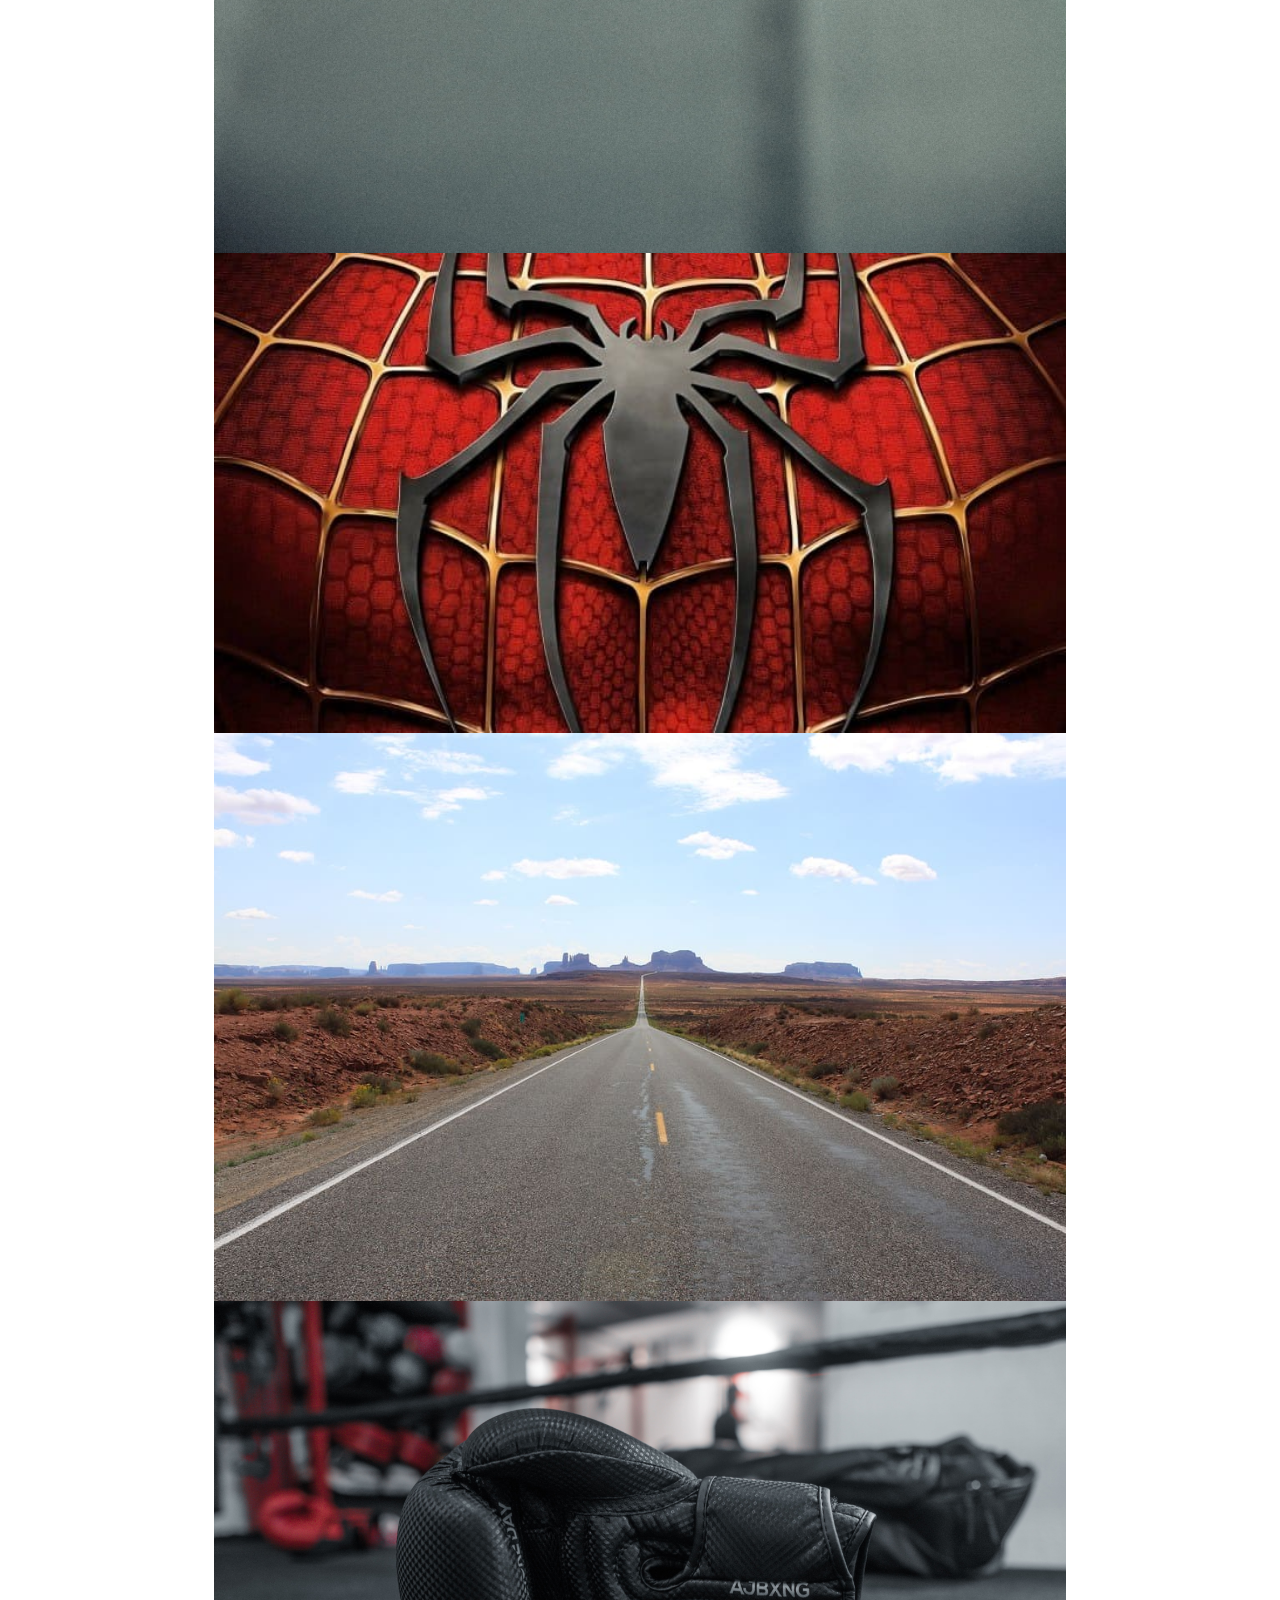
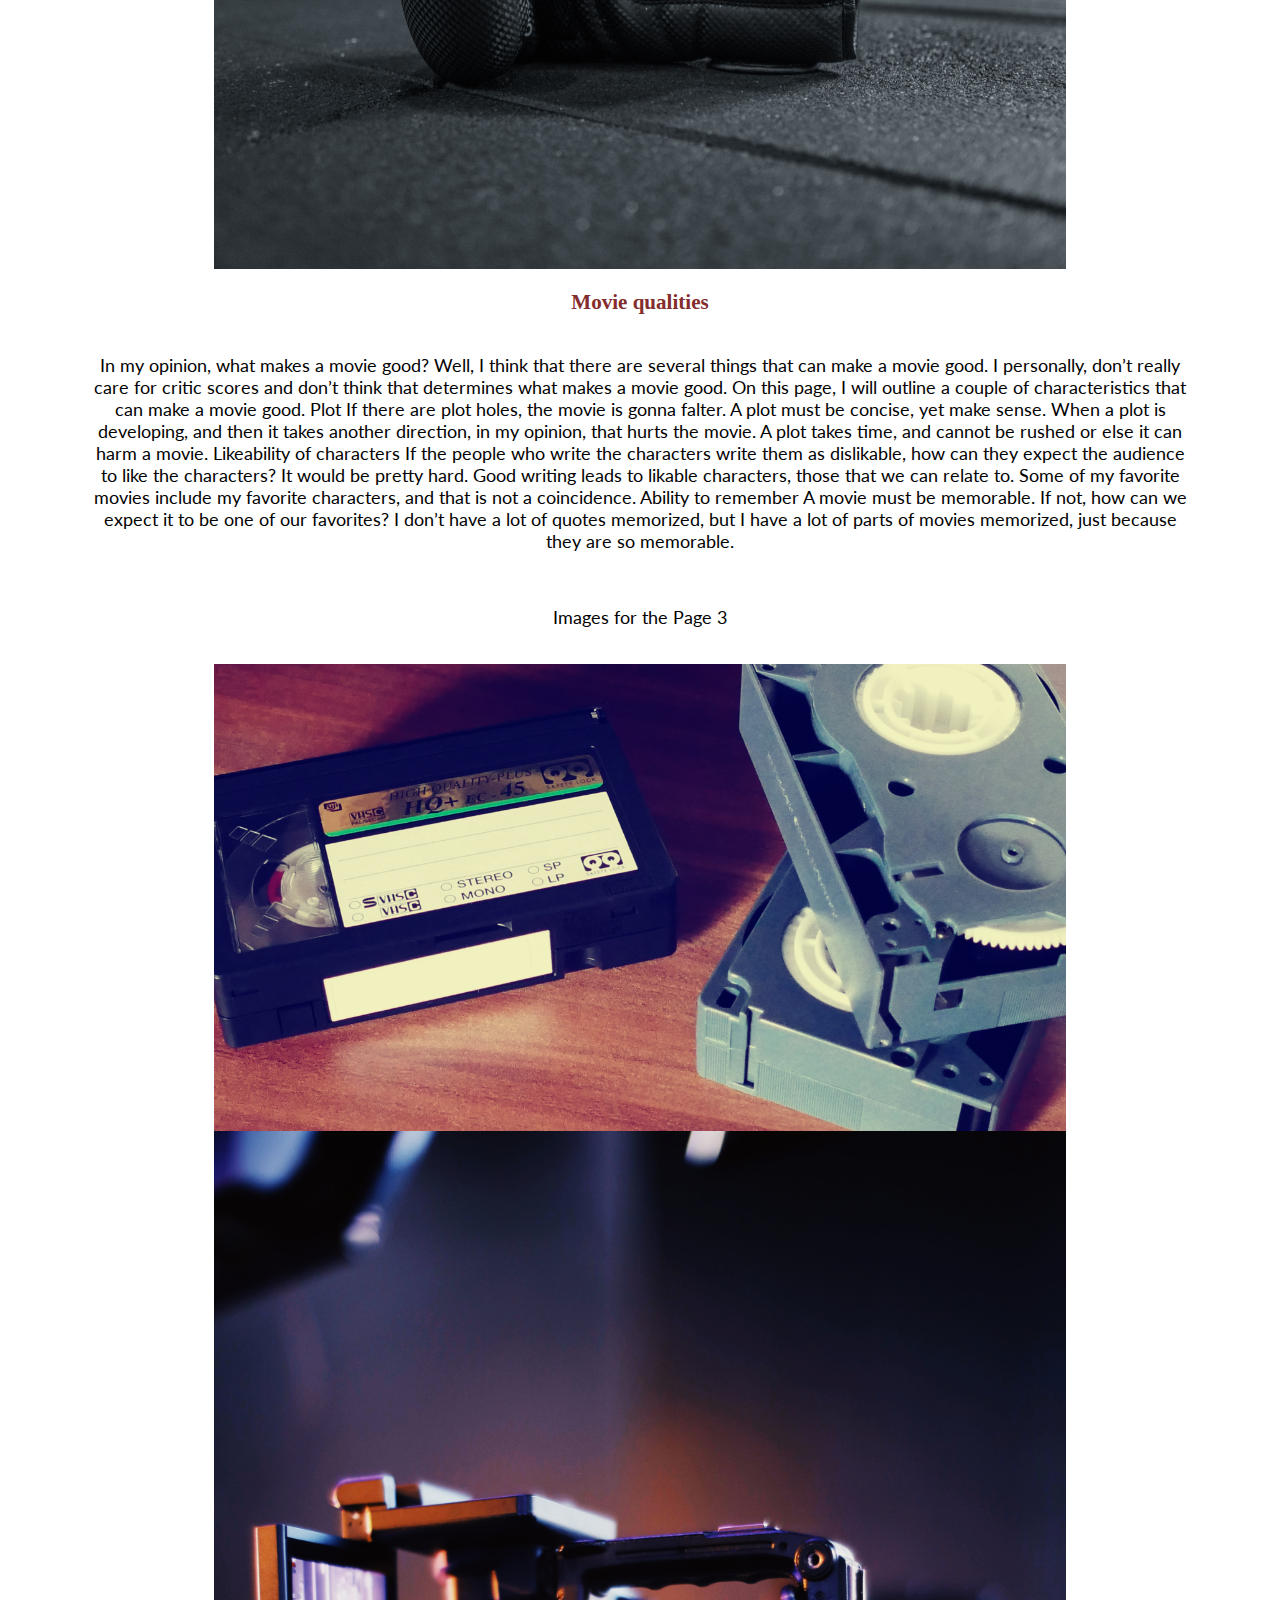
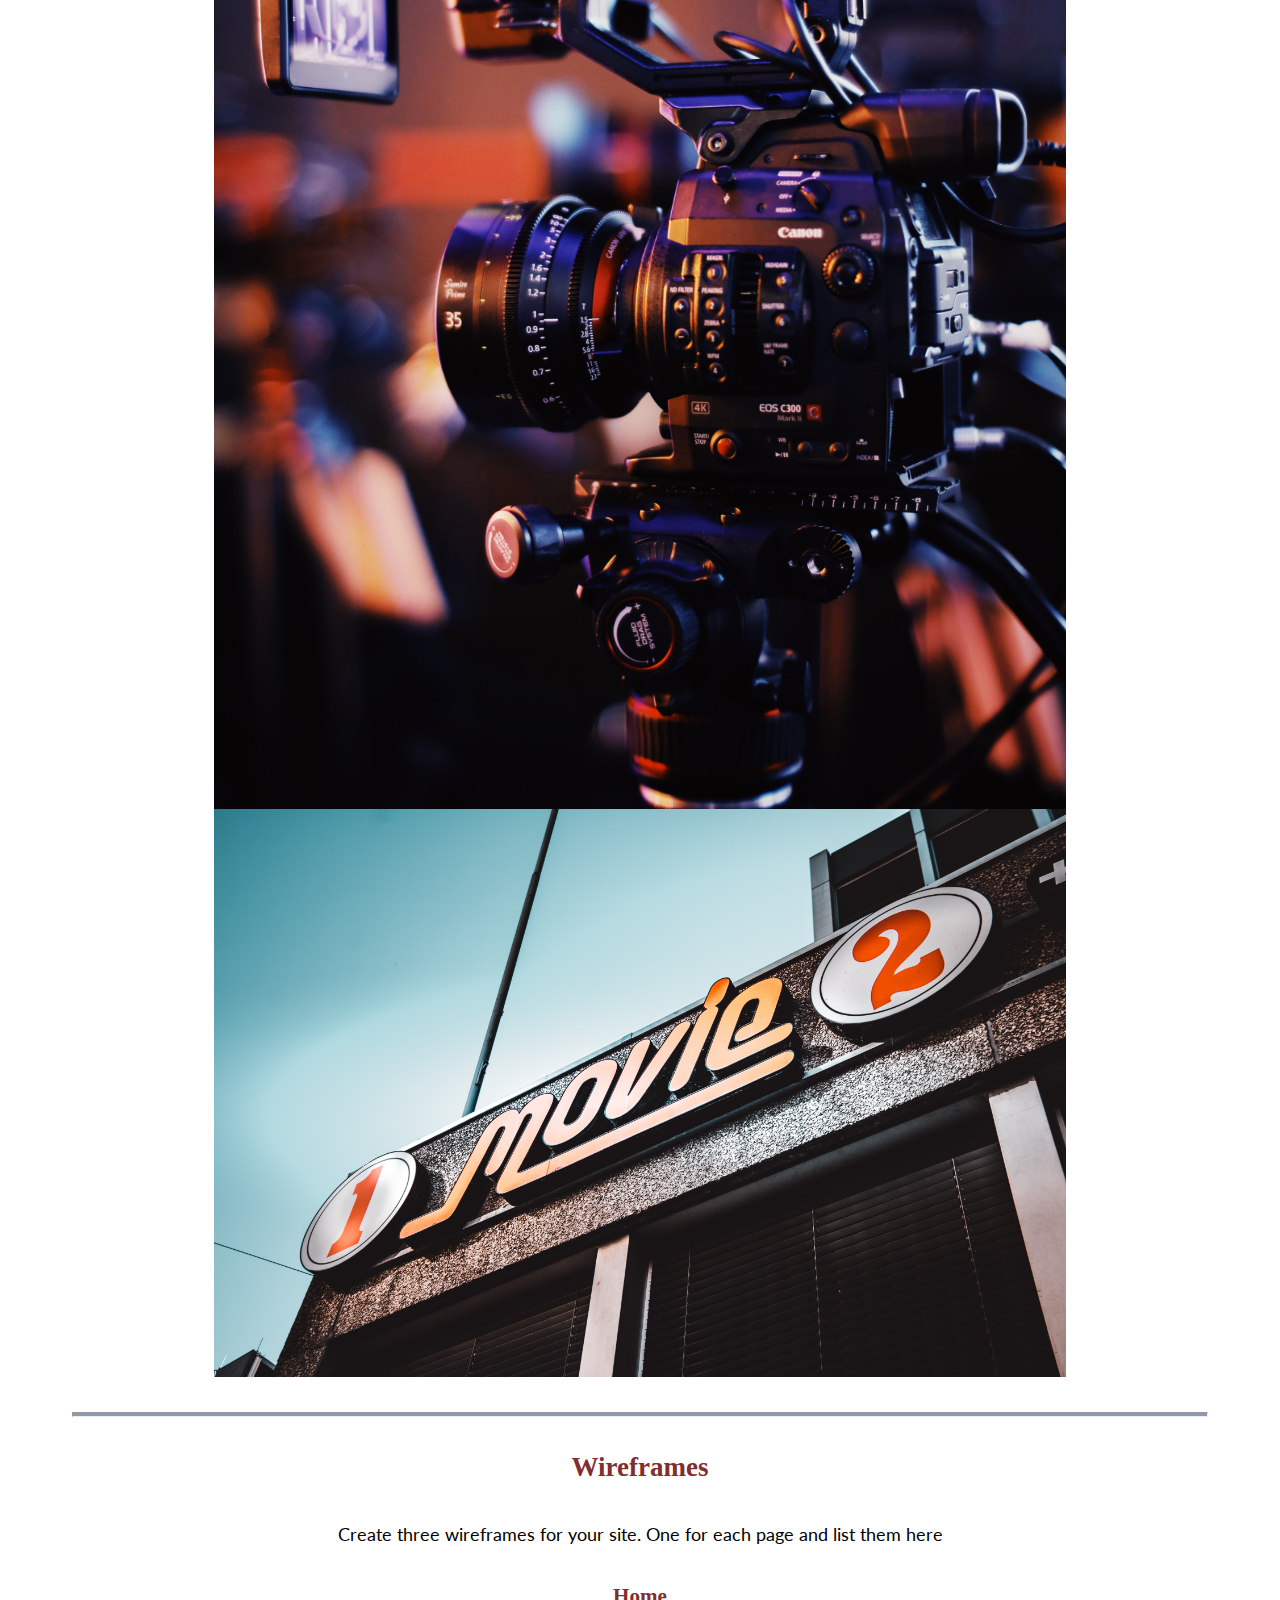
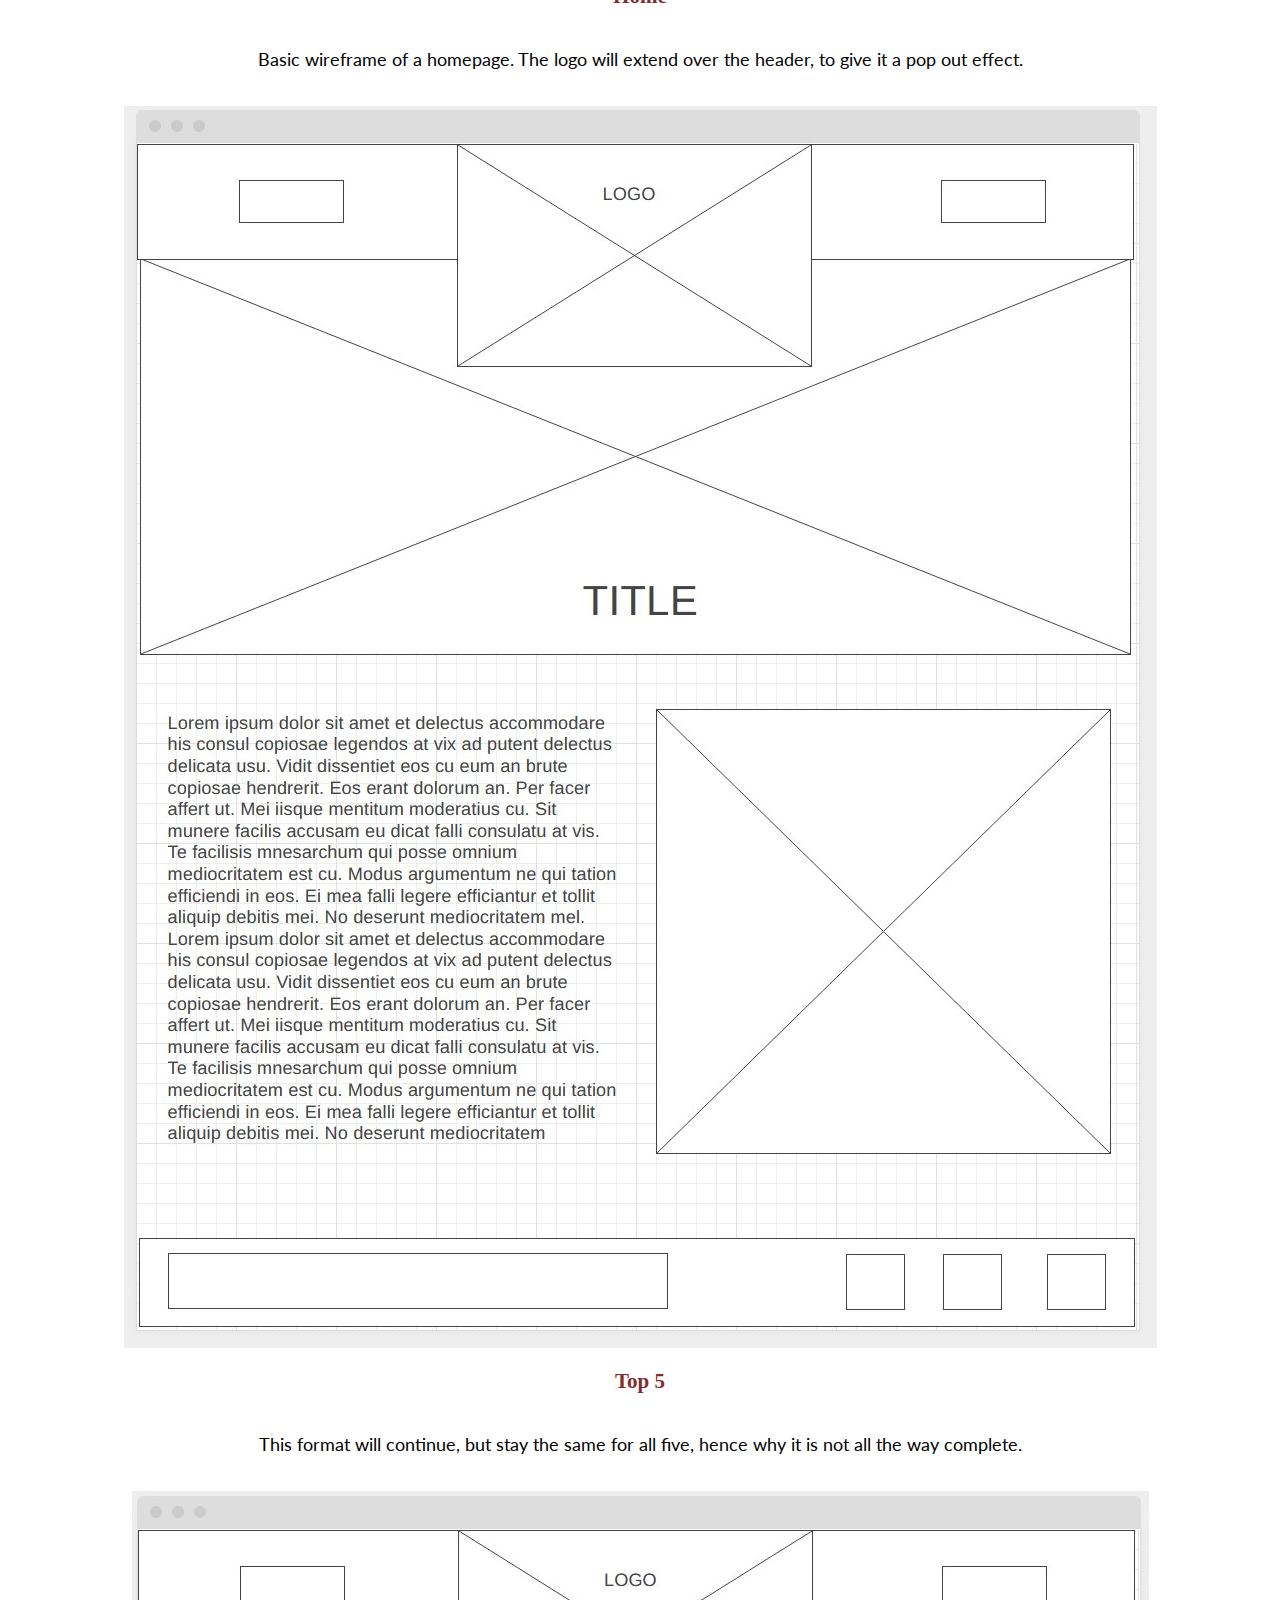
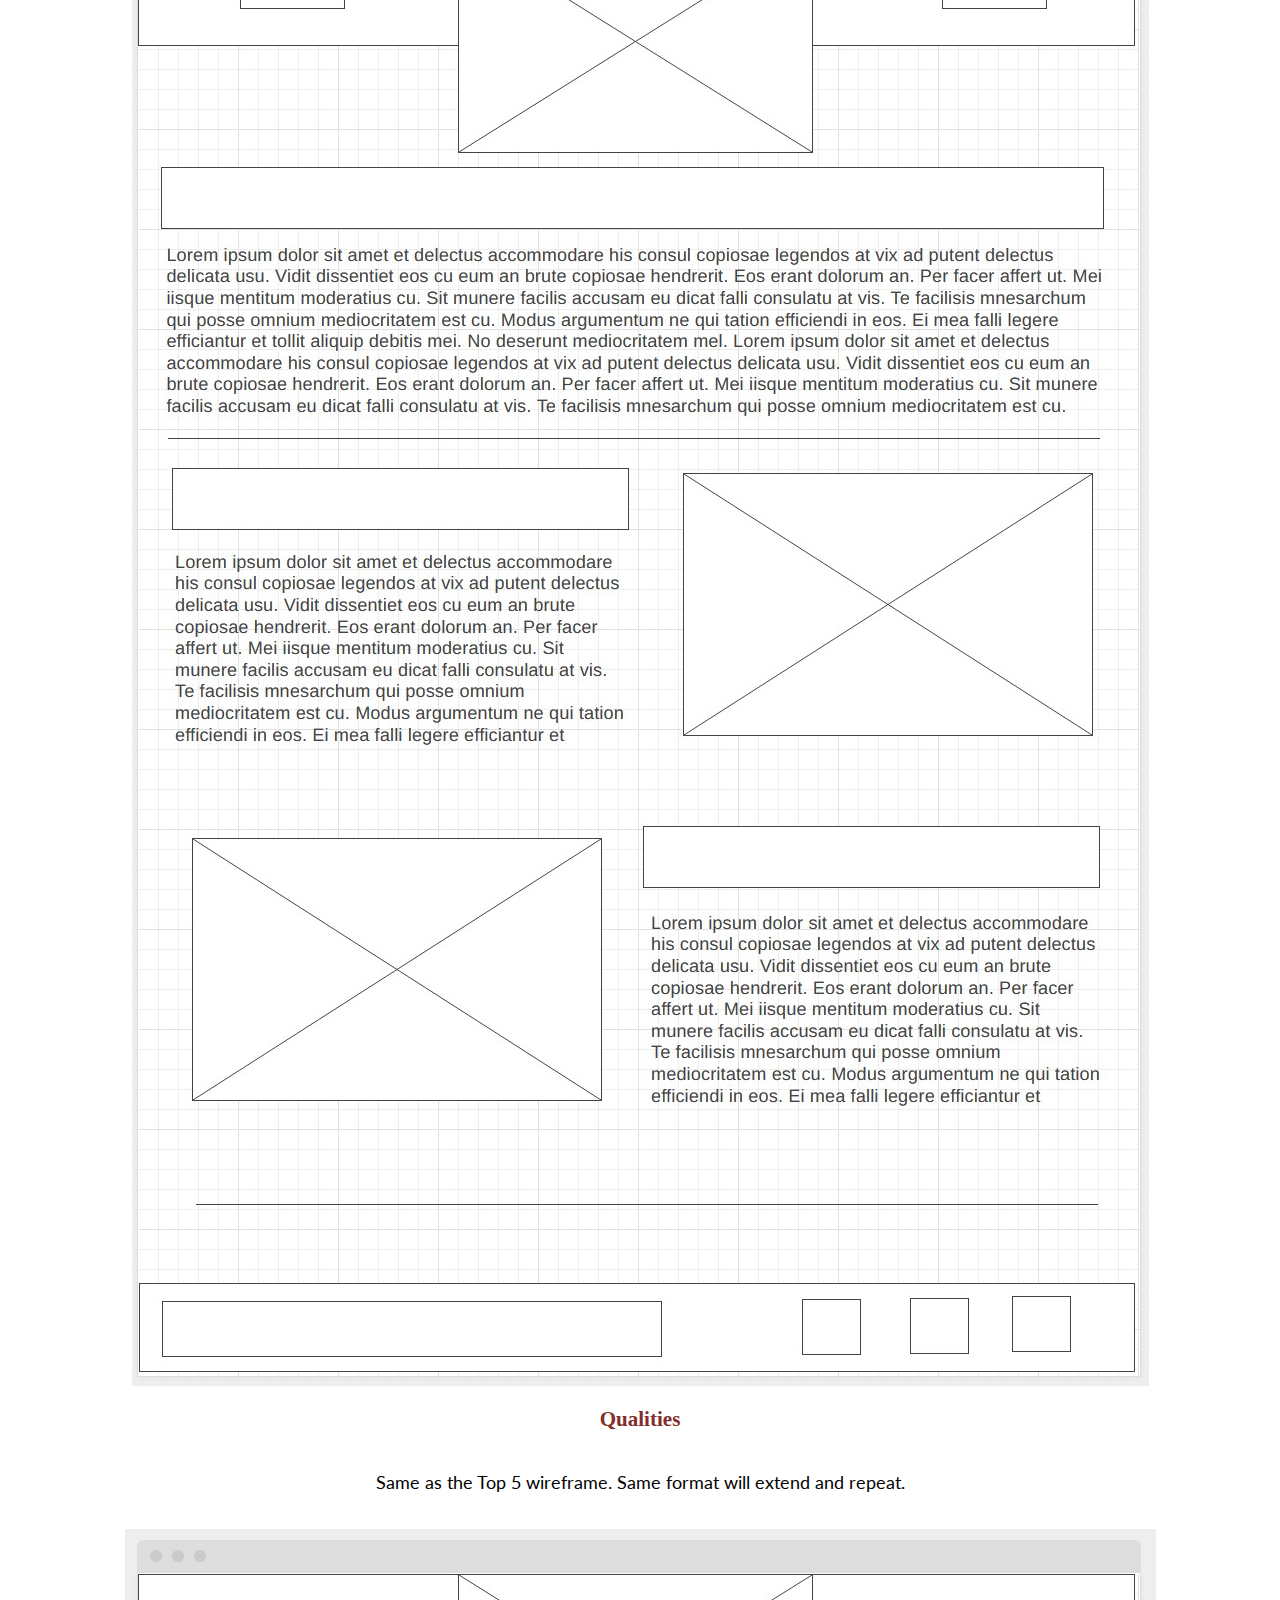
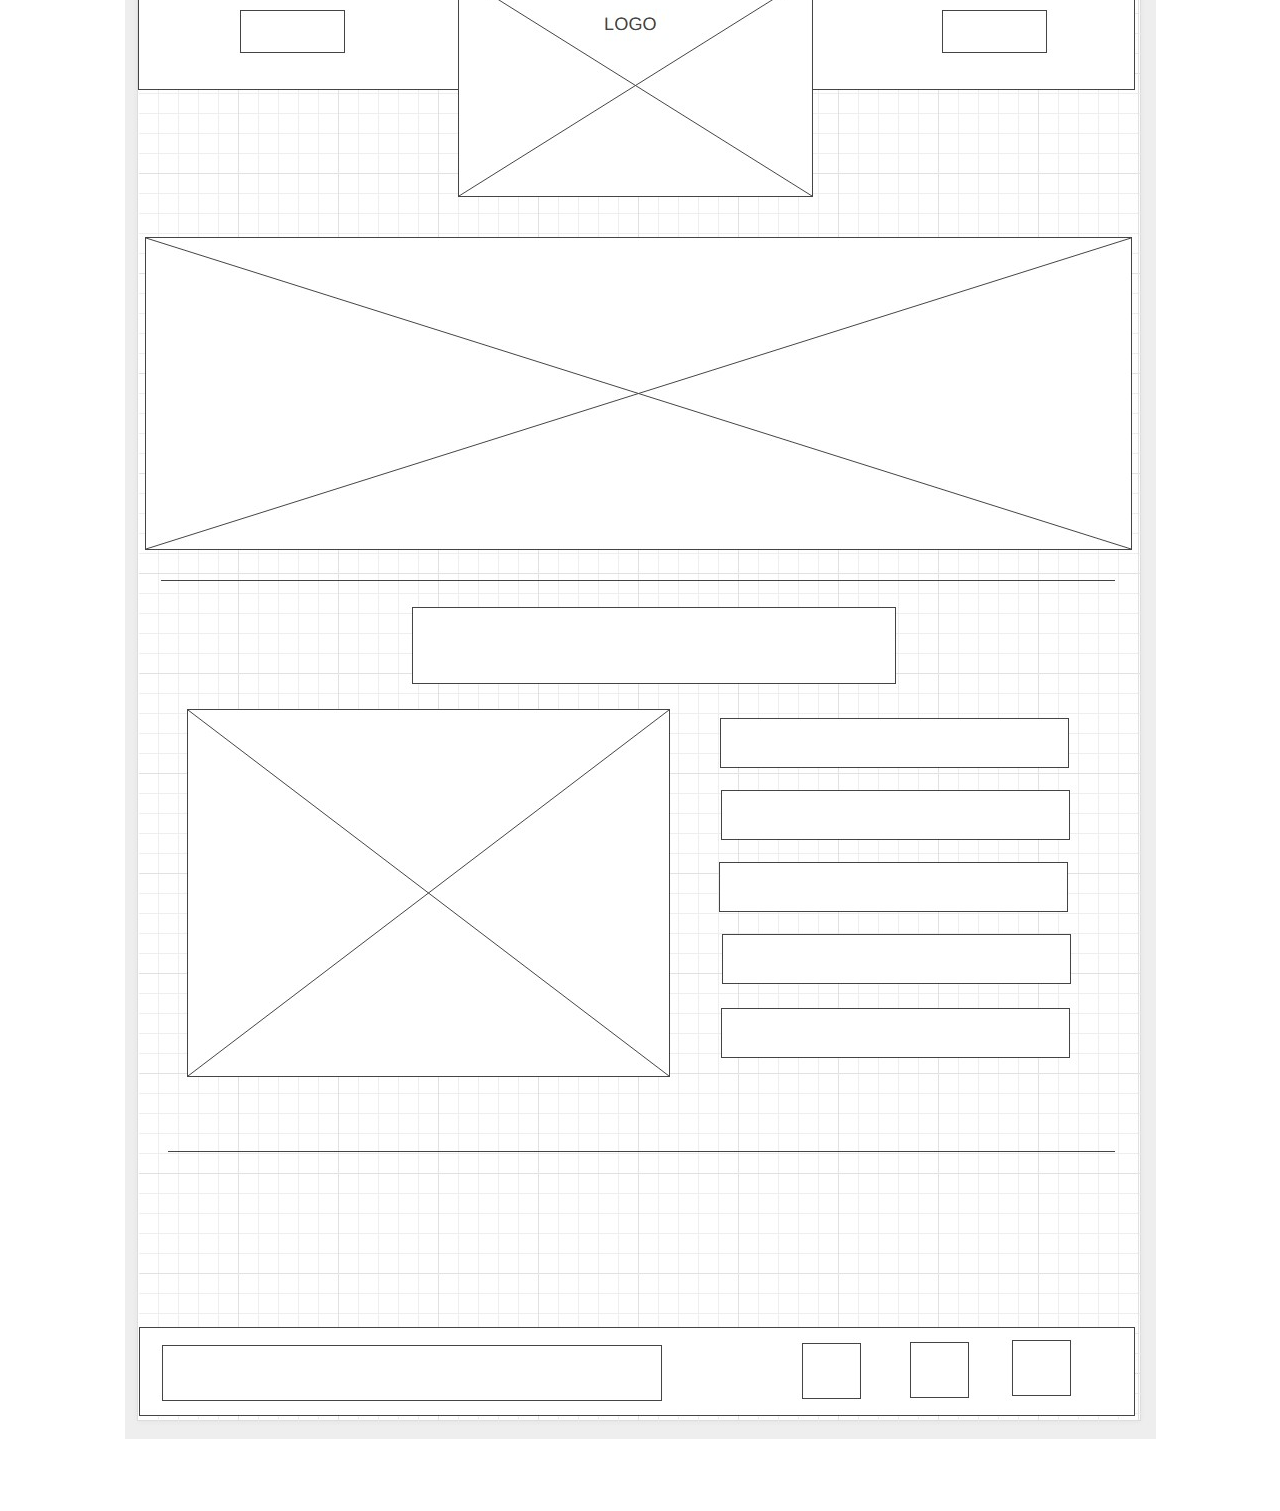
==== commit 9f77ca31: "week9personalsite" ====
--- a/moviesforyou/index.html
+++ b/moviesforyou/index.html
@@ -87,8 +87,8 @@
       <!-- Think about how you want your navigation bar to look. In the site-plan.css file change the colors to your colors to get the look you desire. --> 
       <nav>
         <a href="#">Home</a>
-        <a href="#">Page2</a>
-        <a href="#">Page3</a>
+        <a href="#">Top 5</a>
+        <a href="#">Qualities</a>
       </nav>
       <hr>
       <h2>
@@ -102,7 +102,7 @@
           Top 5 Movies <!-- change this -->
         </div>
         <div class="sm-page3">
-          [Page3]  <!-- change this -->
+          Qualities  <!-- change this -->
         </div>
 
         <div class="top">
@@ -203,21 +203,21 @@
 
       <h3>Home</h3>
       <p>         
-        [Any additional details about home that the wireframe does not make clear]
-      </p>
-      <img src="#" alt="home page wireframe">
-
-      <h3>[Page 2]</h3>
+        Basic wireframe of a homepage. The logo will extend over the header, to give it a pop out effect.
+      </p>
+      <img src="pictures/wireframe1.jpg" alt="home page wireframe">
+
+      <h3>Top 5</h3>
       <p>         
-        [Any additional details about page 2 that the wireframe does not make clear]
-      </p>
-      <img src="#" alt="page 2 wireframe">
-
-      <h3>[Page 3]</h3>
+        This format will continue, but stay the same for all five, hence why it is not all the way complete.
+      </p>
+      <img src="pictures/wireframe2.jpg" alt="page 2 wireframe">
+
+      <h3>Qualities</h3>
       <p>         
-        [Any additional details about page 3 that the wireframe does not make clear]
-      </p>
-      <img src="#" alt="page 3 wireframe">
+        Same as the Top 5 wireframe. Same format will extend and repeat.
+      </p>
+      <img src="pictures/wireframe3.jpg" alt="page 3 wireframe">
     </main>
   </body>
 
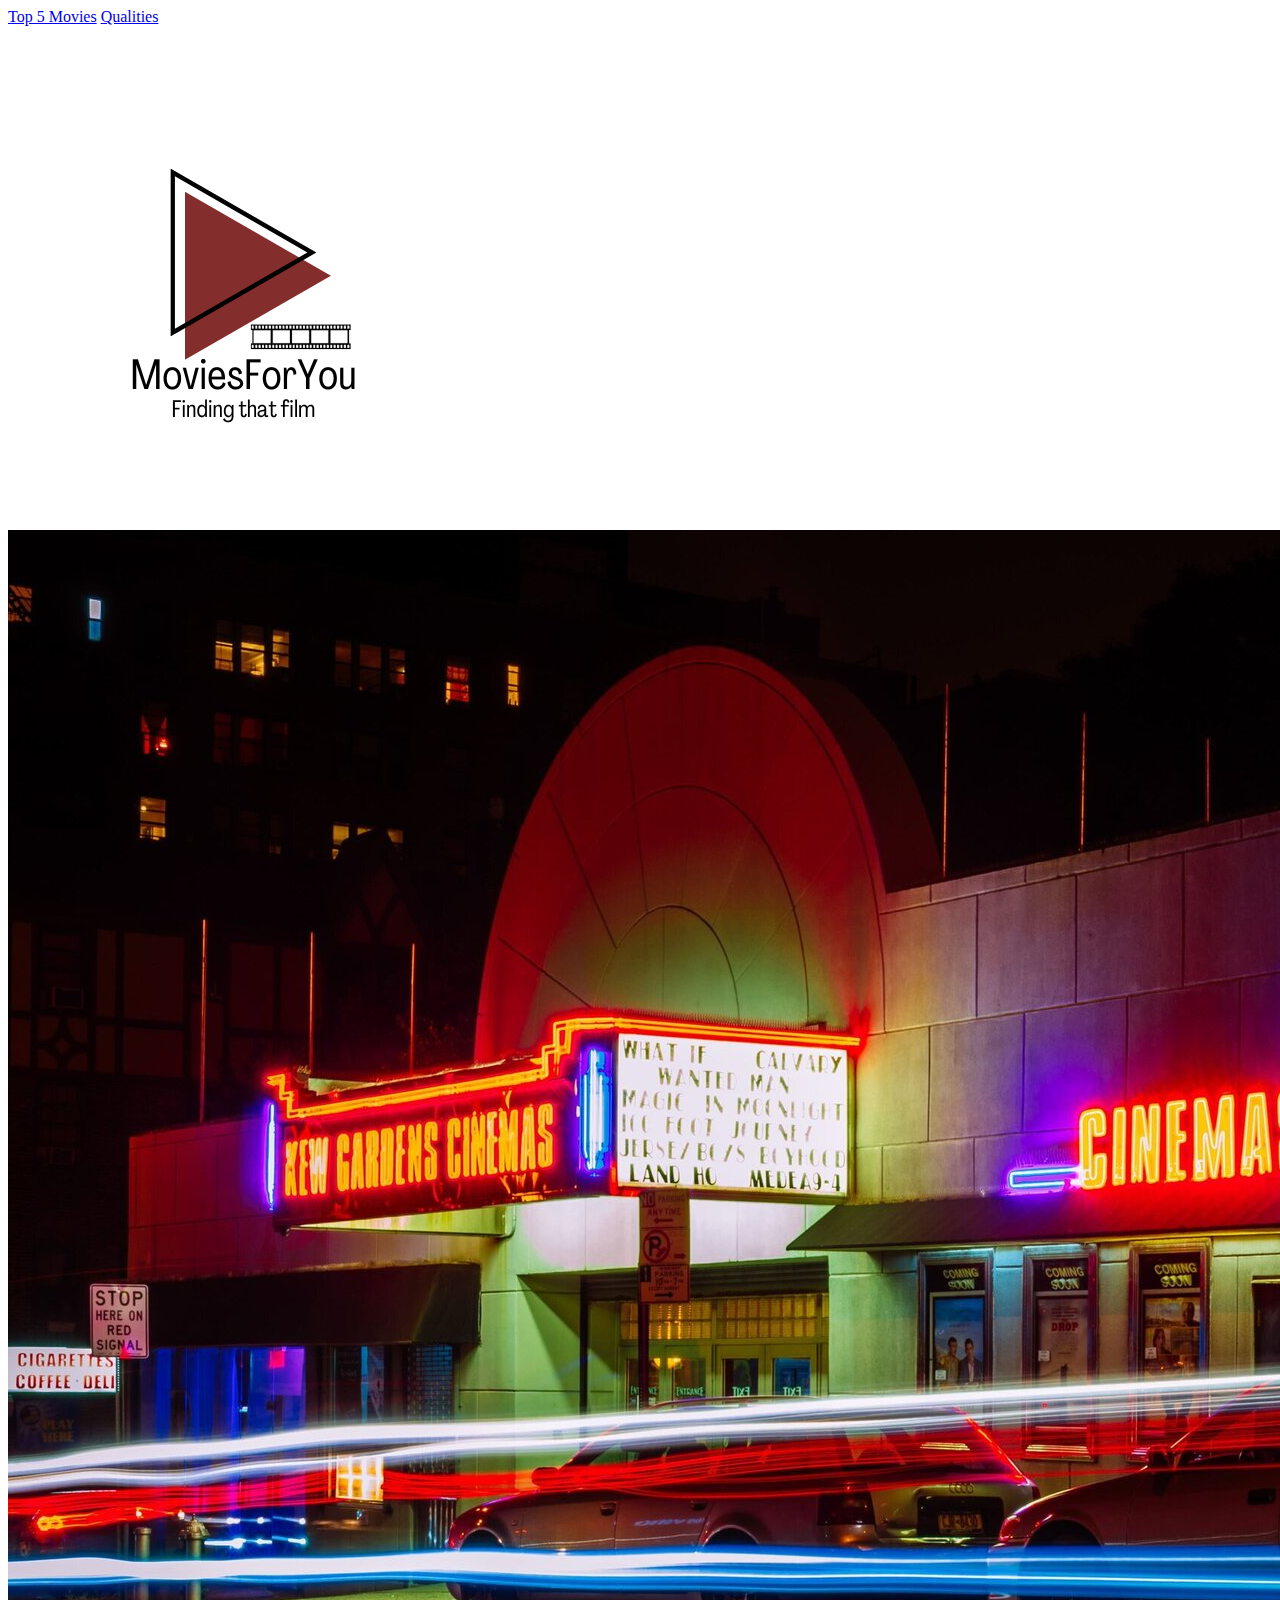
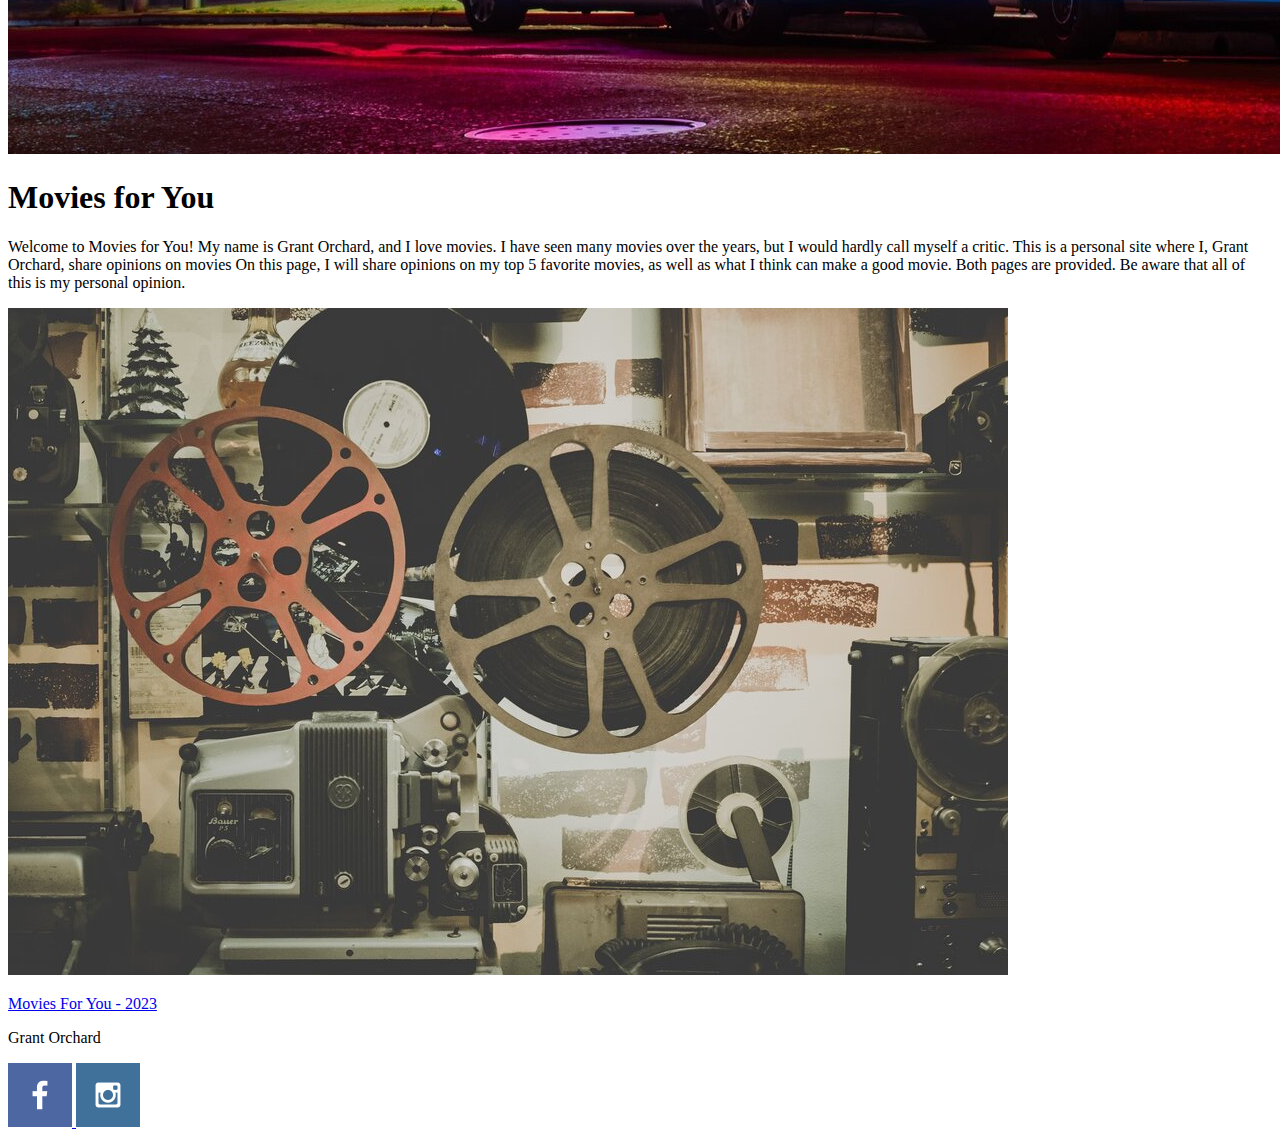
==== commit 559f298e: "personalsiteplanweek10" ====
--- a/moviesforyou/index.html
+++ b/moviesforyou/index.html
@@ -1,224 +1,47 @@
 <!DOCTYPE html>
-<html lang="en-us">
-    
-  <head>
-    <meta charset="utf-8">
-    <title>Site Plan</title>
-    <link type="text/css" rel="stylesheet" href="styles.css">
-  </head>
-
-  <body>
+<html lang="en">
+<head>
+    <meta charset="UTF-8">
+    <meta http-equiv="X-UA-Compatible" content="IE=edge">
+    <meta name="viewport" content="width=device-width, initial-scale=1.0">
+    <title>Movies For You</title>
+</head>
+<!-- <div>  -->
+<!-- take a look at div -->
+<body>
     <header>
-      <h1>Movies for You Site Plan</h1>
-      <h2>Grant Orchard</h2>
-      <h2>WDD 130.03</h2>
-      <!-- In the header above, add the name or your site, your name and class number. For example if you are in section 3 you would put WDD 130.03 -->
+        <nav>
+            <a href="top5.html" target="_blank">Top 5 Movies</a>
+            <a href="qualities.html" target="_blank">Qualities</a>
+        </nav>
+        <a id="link_logo" href="index.html">
+            <img class="logo" src="pictures/moviesforyoulogo.png" alt="Movies for You logo">
+        </a>
     </header>
-    <main>
-
-      <!-- ------------------------Steps 2-3------------------------------ -->
-      <hr>
-      <h2>Overview</h2>
-      <h3>Purpose</h3>
-      <p>Looking for something to watch? Take my opinion! I have seen numerous films, and I love to watch them. Everytime I watch movies, I always rate them, and I usually find things I love and hate about them. This site will break down some of my favorite films, and hopefully help someone find something to watch.</p>  <!-- change this -->
-
-
-      <h3>Audience</h3>
-      <p>Movie Lovers, or people looking for something to watch.</p>  <!-- change this -->
-
-      <hr>
-      <h2>Branding</h2>
-      <h3>Website Logo</h3>
-      <!-- Replace this with some sort of logo for your site.  A logo can be as simple as the name of your site in a nice font :) -->
-      <img src="moviesforyoulogo.png" alt="Logo image">
-      <hr>
-      <h2>
-        Style Guide
-      </h2>
-
-      <!-- ------------------------Steps 4-8------------------------------ -->
-
-      <h3>
-        Color Palette
-      </h3>
-      <!--  The colors you choose for a website are one of the most important decisions you will make. Follow the instructions on the activity in iLearn then return and replace the color codes below with the hex color codes (the 6 digit numbers that show at the bottom of each color) for the colors you have chosen below.  You should have at least 2 colors but do not have to fill in all 4 if you do not need them.  -->
-
-      <!-- Copy and paste the URL to your finished palette below Make sure to paste it into both spots -->
-      Palette URL: <a href="https://coolors.co/010101-2b2d42-8d99ae-edf2f4-842d2d" target="_blank">https://coolors.co/010101-2b2d42-8d99ae-edf2f4-842d2d</a>
-
-
-      <table class="colors">
-        <tr><th>Primary</th><th>Secondary</th><th>Accent 1</th><th>Accent 2</th></tr>
-        <!-- Replace the numbers in the boxes below with your hex color codes. Then switch to the site-plan.css file and change your colors there as well. -->
-        <tr><td class="primary">[#842d2d]</td><td class="secondary">[#edf2f4]</td><td class="accent1">[#8d99ae]</td><td class="accent2"></td></tr>
-      </table>
-
-      <!-- ------------------------Step 9------------------------------ -->
-
-      <h3>
-        Typography
-      </h3>
-      <!-- Choose a font for your paragraphs (body copy) and headlines. What font(s) have you chosen? Why did you choose what you did?  Make sure to review the list of web safe fonts at W3Schools.org as a starting point.  Think also about which of your colors above you might use for background and font colors. -->
-
-      <h4>
-        Heading Font: Assistant  <!-- change this -->
-      </h4>
-      <h4>
-        Paragraph Font: Cabin  <!-- change this -->
-      </h4>
-      <h3>
-        Normal paragraph example
-      </h3>
-      <p>
-        Lorem ipsum dolor sit amet, consectetur adipiscing elit, sed do eiusmod tempor incididunt ut labore et dolore magna aliqua. Ut enim ad minim veniam, quis nostrud exercitation ullamco laboris nisi ut aliquip ex ea commodo consequat. Duis aute irure dolor in reprehenderit in voluptate velit esse cillum dolore eu fugiat nulla pariatur. Excepteur sint occaecat cupidatat non proident, sunt in culpa qui officia deserunt mollit anim id est laborum.
-      </p>
-      <h3>
-        Colored paragraph example
-      </h3>
-      <p class="colored">
-        Lorem ipsum dolor sit amet, consectetur adipiscing elit, sed do eiusmod tempor incididunt ut labore et dolore magna aliqua. Ut enim ad minim veniam, quis nostrud exercitation ullamco laboris nisi ut aliquip ex ea commodo consequat. 
-      </p>
-
-      <!-- ------------------------Step 10------------------------------ -->
-
-      <h3>
-        Navigation
-      </h3>
-      <!-- Think about how you want your navigation bar to look. In the site-plan.css file change the colors to your colors to get the look you desire. --> 
-      <nav>
-        <a href="#">Home</a>
-        <a href="#">Top 5</a>
-        <a href="#">Qualities</a>
-      </nav>
-      <hr>
-      <h2>
-        Site Map
-      </h2>
-      <div class="sitemap">
-        <div class="sm-home">
-          Home
+    <div id="banner">
+        <div id="banner-box">
+            <img id="banner-img" src="pictures/rsz_1rsz_movies_theater.jpg" alt="banner image">
         </div>
-        <div class="sm-page2">
-          Top 5 Movies <!-- change this -->
-        </div>
-        <div class="sm-page3">
-          Qualities  <!-- change this -->
-        </div>
-
-        <div class="top">
-          &nbsp;
-        </div>
-        <div class="left">
-          &nbsp;
-        </div>
-        <div class="right">
-          &nbsp;
-        </div>
-
-      </div>
-
-      <!-- --------Content Section -------------- -->
-      <hr>
-      <h2>
-        Content
-      </h2>
-      <h3>Home page</h3>
-      <p>
-        Welcome to Movies for You! My name is Grant Orchard, and I love movies. I have seen many movies over the years, but I would hardly call myself a critic. This is a personal site where I, Grant Orchard, share opinions on movies and break down what I believe can make a good movie. 
-
-      </p>
-      <p>Images for the Home page</p>
-        <img src="pictures/movie_projector.jpg" height="75%" width = 75% alt="image for homepage">
-        <img src="pictures/movies_theater.jpg" height="75%" width = 75% alt="image for homepage">
-
-      </ul>
-      <h3>My Top 5</h3>
-      <p>
-        My Top 5
-
-The Dark Knight
-Released in 2008, starring Christian Bale, Heath Ledger, Aaron Eckhart
-Directed by Christopher Nolan
-10/10
-The second installment of the Christopher Nolan Batman trilogy, the Dark Knight turns up the stakes even higher than the first. This movie is led by Cristian Bale’s Batman and Heath Ledger’s dastardly performance as the Joker. It is so great because of the depth of the characters, and the weight of the plot. Every moment counts, and the characters are rich. Also, the story is just so amazing, and Batman is a very cool character!
-Top Gun: Maverick
-Released in 2022, starring Tom Cruise, Miles Teller, Glen Powell
-Directed by Joseph Kosinski
-10/10
-This movie is only second because I haven’t seen it as many times, and could easily take over first in time. The first time I saw this movie was actually on my couch, and it captivated me. The story is amazing, but even better is the way the movie is shot, and the cinematography. The movie is just beautiful to watch. Every scene takes you in, and it helps that the actors were being legit with their reactions. They actually went up in F-18’s and their reactions are not acting, but genuine. Also, with a killer score and a great story, it makes for a great movie.
-Spider-Man 2
-Released in 2002, starring Tobey Maguire, Kirsent Dunst, James Franco
-Directed by Sam Raimi
-9.5/10
-This is one of the all time superhero movies. Something about the goofiness of this film puts it miles ahead, as well as a good bit of nostalgia. Spider-Man is just a character that many can relate to, someone who wants to be a better person, but on the inside is just a kid. It is very easy to relate to him, and the struggles he goes through in the movie. Also, the villain is crafted to perfection and played very well. The only bad thing about this movie is its age, as it is a little old and some of the effects can be seen from that.
-Forrest Gump
-Released in 1994, starring Tom Hanks, Robin Wright, Gary SInise
-Directed by Robert Zemeckis
-9/10
-This film is an all time classic, and one of the best feel good movies out there. This follows the story of Forrest Gump, a local goofball from southern Mississippi, whose life ends up being full of wonder and excitement. This movie is very good, and it can make a grown man cry. Forrest has ups and downs in his life, and by the end of it you feel like you’ve been a part of his life forever. 
-Creed
-Released in 2015, starring Michael B. Jordan, Sylvester Stallone, Tessa Thompson.
-Directed by Ryan Coogler
-9/10
-This is the story of Adonis Creed, son of Apollo Creed who was the antagonist turned protagonist of the original Rocky franchise. Adonis wants to make a name for himself, so he begins training under Rocky Balboa, who was the main character of the previous franchise. Wanting to make a name for himself, he makes his ranks up the professional boxing level. This is a very good movie, and not only has amazing choreography for a boxing movie, but a very emotional undertone. 
-
-
-      </p>
-      <p>Images for the Page 2</p>
-      <img src="pictures/the_dark_knight.jpg" height="75%" width = 75% alt="image for second page">
-      <img src="pictures/top_gun.jpg" height="75%" width = 75% alt="image for second page">
-      <img src="pictures/spider_man_2.jpg" height="75%" width = 75% alt="image for second page">
-      <img src="pictures/forrest_gump.jpg" height="75%" width = 75% alt="image for second page">
-      <img src="pictures/creed_picture.jpg" height="75%" width = 75% alt="image for second page">
-  
-
-
-      </ul>
-      <h3>Movie qualities</h3>
-      <p>
-        In my opinion, what makes a movie good? Well, I think that there are several things that can make a movie good. I personally, don’t really care for critic scores and don’t think that determines what makes a movie good. On this page, I will outline a couple of characteristics that can make a movie good.
-
-Plot
-If there are plot holes, the movie is gonna falter. A plot must be concise, yet make sense. When a plot is developing, and then it takes another direction, in my opinion, that hurts the movie. A plot takes time, and cannot be rushed or else it can harm a movie.
-
-Likeability of characters
-If the people who write the characters write them as dislikable, how can they expect the audience to like the characters? It would be pretty hard. Good writing leads to likable characters, those that we can relate to. Some of my favorite movies include my favorite characters, and that is not a coincidence.
-
-Ability to remember
-A movie must be memorable. If not, how can we expect it to be one of our favorites? I don’t have a lot of quotes memorized, but I have a lot of parts of movies memorized, just because they are so memorable.
-
-      </p>
-      <p>Images for the Page 3</p>
-        <img src="pictures/movie3_1.jpg" height="75%" width = 75% alt="image for page3">
-        <img src="pictures/movie3_2.jpg" height="75%" width = 75% alt="image for page3">
-        <img src="pictures/movie3_3.jpg" height="75%" width = 75% alt="image for page3">
-
-      </ul>
-      <hr>
-      <h2>
-        Wireframes
-      </h2>
-      <p>
-        Create three wireframes for your site. One for each page and list them here</p>
-
-      <h3>Home</h3>
-      <p>         
-        Basic wireframe of a homepage. The logo will extend over the header, to give it a pop out effect.
-      </p>
-      <img src="pictures/wireframe1.jpg" alt="home page wireframe">
-
-      <h3>Top 5</h3>
-      <p>         
-        This format will continue, but stay the same for all five, hence why it is not all the way complete.
-      </p>
-      <img src="pictures/wireframe2.jpg" alt="page 2 wireframe">
-
-      <h3>Qualities</h3>
-      <p>         
-        Same as the Top 5 wireframe. Same format will extend and repeat.
-      </p>
-      <img src="pictures/wireframe3.jpg" alt="page 3 wireframe">
+        <section>
+            <h1 class="home-title">Movies for You</h1>
+        </section>
+    </div>
+    <main class="home-grid">
+        <section id="homepage">
+            <p>Welcome to Movies for You! My name is Grant Orchard, and I love movies. I have seen many movies over the years, but I would hardly call myself a critic. This is a personal site where I, Grant Orchard, share opinions on movies  On this page, I will share opinions on my top 5 favorite movies, as well as what I think can make a good movie. Both pages are provided. Be aware that all of this is my personal opinion.</p>
+            <img id="homepageimg" src="pictures/movie_projector_new.jpg" alt="movie projector image">
+        </section>
     </main>
-  </body>
-
+    <footer>
+        <p><a href="index.html">Movies For You - 2023</a></p>
+        <p>Grant Orchard</p>
+        <a href="https://facebook.com">
+            <img src="pictures/facebook.png" alt="fb icon">
+        </a>
+        <a href="https://instagram.com">
+            <img src="pictures/instagram.png" alt="instagram icon">
+        </a>
+    </footer>
+</body>
+<!-- </div> -->
 </html>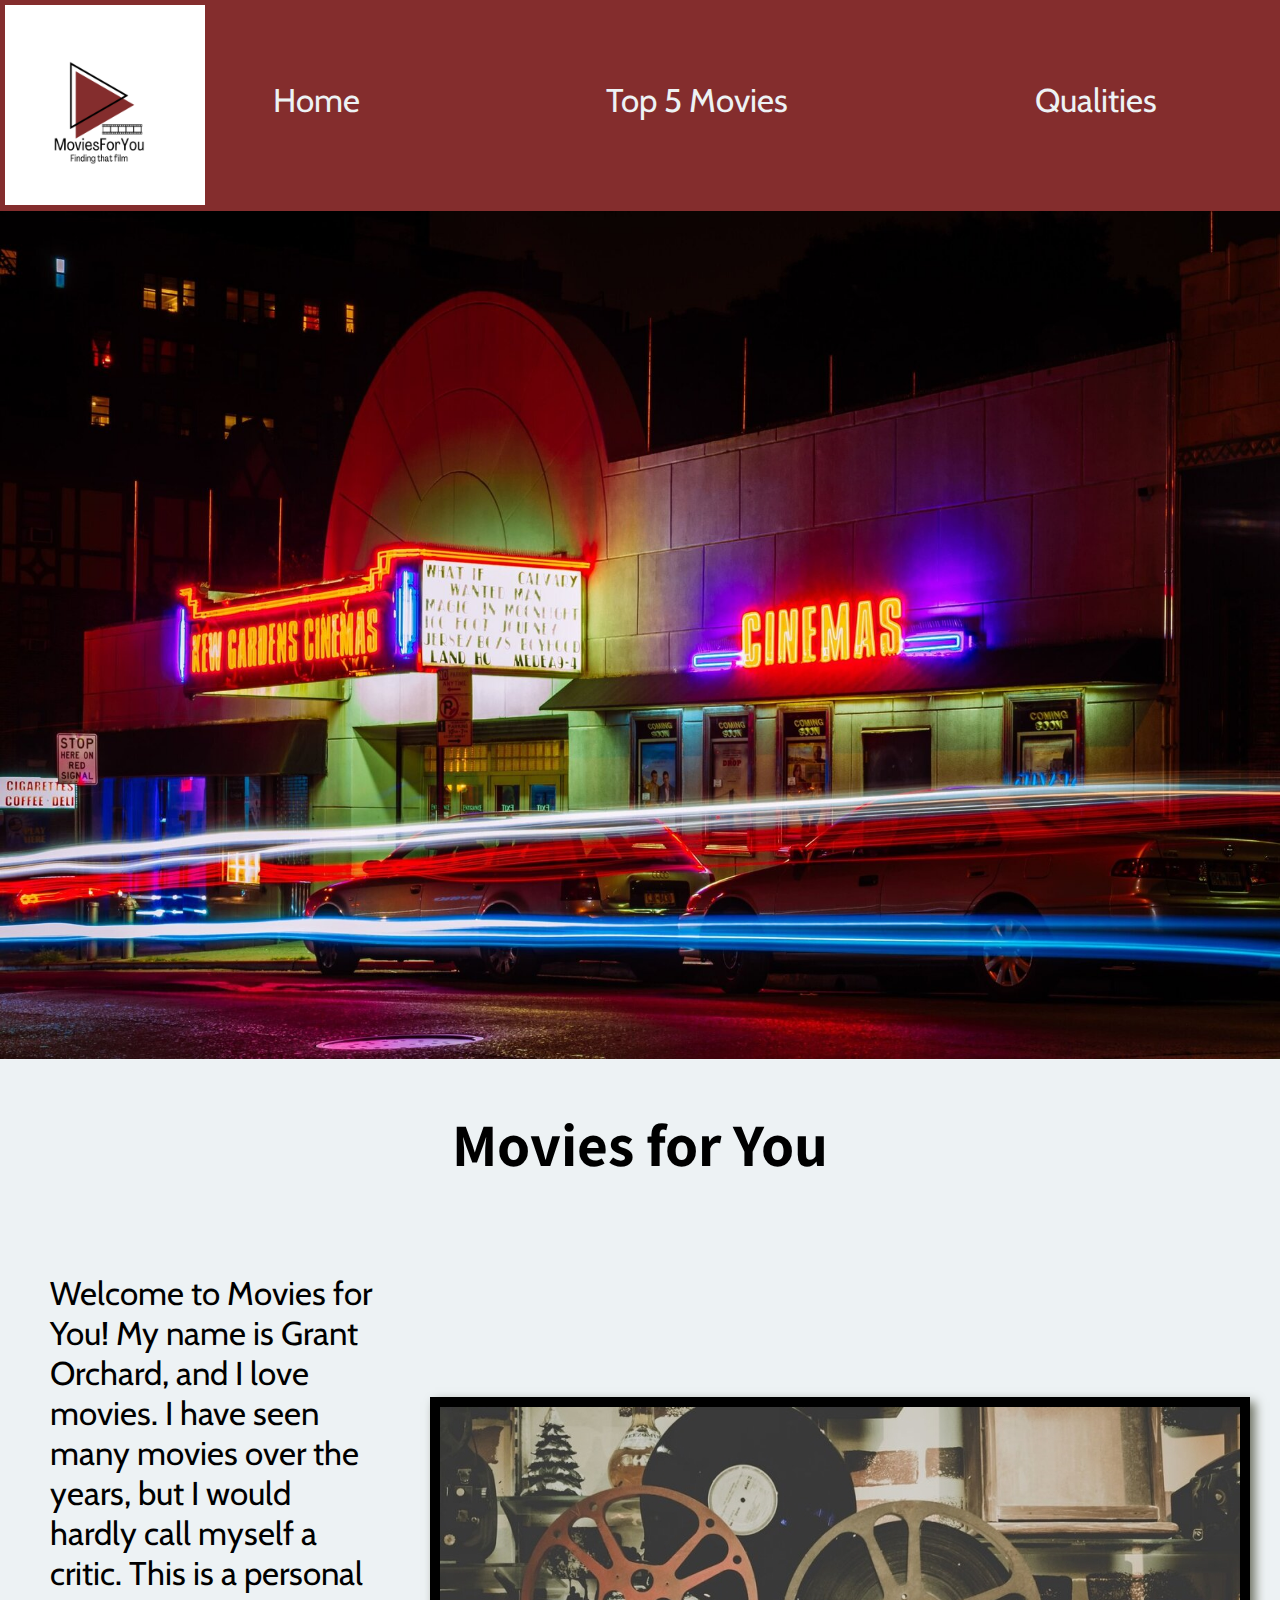
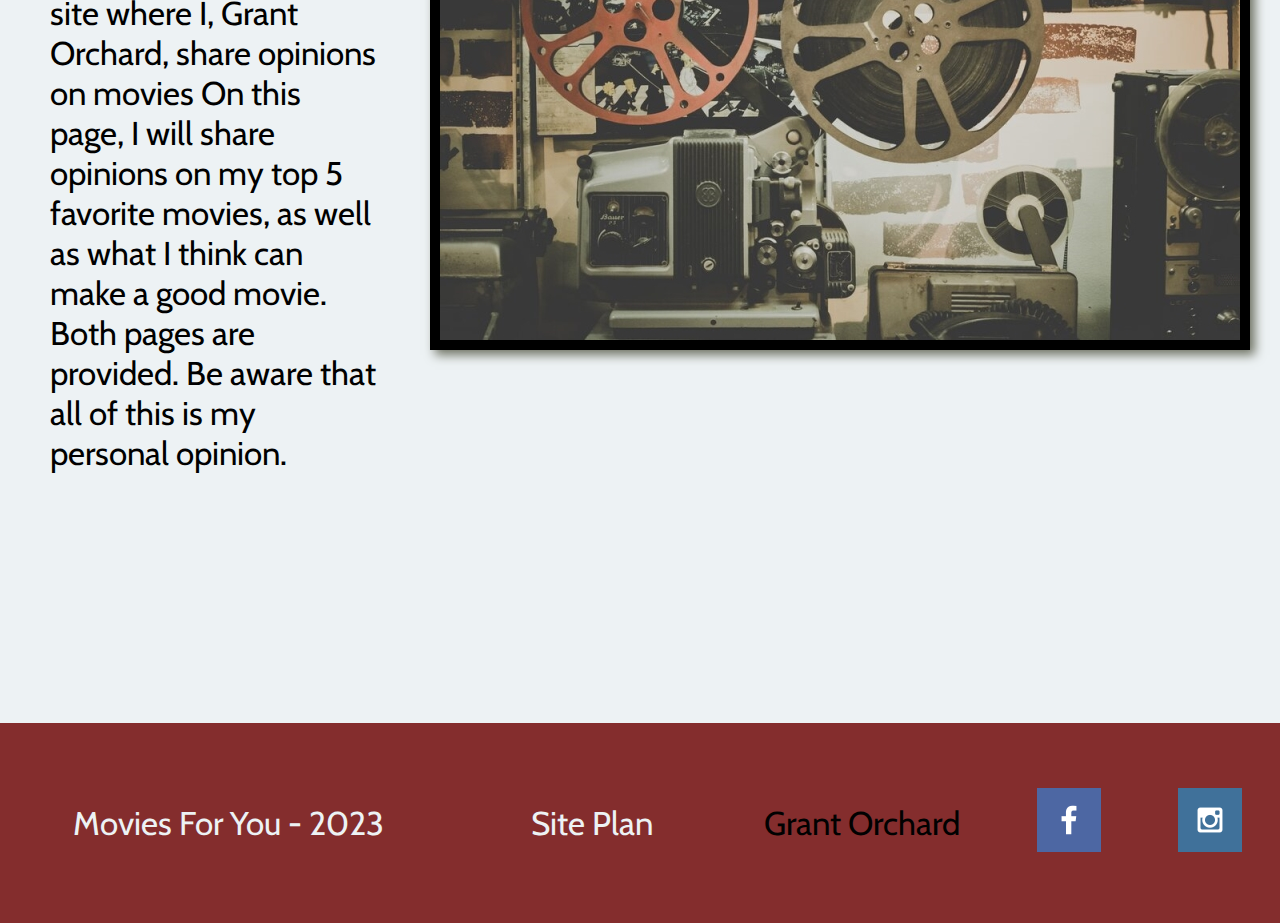
==== commit 0ef618e2: "homepagecss" ====
--- a/moviesforyou/index.html
+++ b/moviesforyou/index.html
@@ -5,21 +5,24 @@
     <meta http-equiv="X-UA-Compatible" content="IE=edge">
     <meta name="viewport" content="width=device-width, initial-scale=1.0">
     <title>Movies For You</title>
+    <link rel="stylesheet" href="stylemfy.css">
 </head>
 <!-- <div>  -->
 <!-- take a look at div -->
+<div id="content">
 <body>
     <header>
-        <nav>
-            <a href="top5.html" target="_blank">Top 5 Movies</a>
-            <a href="qualities.html" target="_blank">Qualities</a>
-        </nav>
         <a id="link_logo" href="index.html">
             <img class="logo" src="pictures/moviesforyoulogo.png" alt="Movies for You logo">
         </a>
+        <nav>
+            <a class="nav-link" href="index.html" target="_blank">Home</a>
+            <a class="nav-link" href="top5.html" target="_blank">Top 5 Movies</a>
+            <a class="nav-link" href="qualities.html" target="_blank">Qualities</a>
+        </nav>
     </header>
-    <div id="banner">
-        <div id="banner-box">
+    <div class="banner">
+        <div class="banner-box">
             <img id="banner-img" src="pictures/rsz_1rsz_movies_theater.jpg" alt="banner image">
         </div>
         <section>
@@ -28,12 +31,13 @@
     </div>
     <main class="home-grid">
         <section id="homepage">
-            <p>Welcome to Movies for You! My name is Grant Orchard, and I love movies. I have seen many movies over the years, but I would hardly call myself a critic. This is a personal site where I, Grant Orchard, share opinions on movies  On this page, I will share opinions on my top 5 favorite movies, as well as what I think can make a good movie. Both pages are provided. Be aware that all of this is my personal opinion.</p>
-            <img id="homepageimg" src="pictures/movie_projector_new.jpg" alt="movie projector image">
+            <p id="opening">Welcome to Movies for You! My name is Grant Orchard, and I love movies. I have seen many movies over the years, but I would hardly call myself a critic. This is a personal site where I, Grant Orchard, share opinions on movies  On this page, I will share opinions on my top 5 favorite movies, as well as what I think can make a good movie. Both pages are provided. Be aware that all of this is my personal opinion.</p>
+            <img id="homepageimg" src="pictures/movie_proj_new.jpg" alt="movie projector image">
         </section>
     </main>
     <footer>
-        <p><a href="index.html">Movies For You - 2023</a></p>
+        <a class="nav-link" href="index.html">Movies For You - 2023</a>
+        <a class="nav-link" href="siteplan.html">Site Plan</a>
         <p>Grant Orchard</p>
         <a href="https://facebook.com">
             <img src="pictures/facebook.png" alt="fb icon">
@@ -43,5 +47,6 @@
         </a>
     </footer>
 </body>
+</div>
 <!-- </div> -->
 </html>--- a/moviesforyou/stylemfy.css
+++ b/moviesforyou/stylemfy.css
@@ -0,0 +1,137 @@
+@import url('https://fonts.googleapis.com/css2?family=Assistant:wght@500&family=Cabin&display=swap');
+
+
+#content{
+    max-width: 1600px;
+    margin: 0 auto;
+}
+
+body{
+    background-color: #edf2f4;
+    font-family: Cabin;
+    font-size: 22px;
+    margin: 0;
+    padding: 0;
+}
+
+/* .header{
+    display: grid;
+    grid-template-columns: 1fr 1fr 1fr;
+} */
+
+/* .home-grid{
+    display: grid;
+    grid-template-columns: 1fr 1fr 1fr;
+}
+
+#opening{
+    grid-column: 1/2;
+}
+
+#homepageimg{
+    grid-column: 2/3;
+} */
+
+header{
+    display: grid;
+    grid-template-columns: 150px auto;
+    background-color: #842d2d;
+    /* font-family: ; */
+    
+}
+
+
+nav {
+    display: flex;
+    justify-content: space-around;
+    align-items: center;
+}
+
+.nav-link{
+    text-align: center;
+    font-size: 1.5em;
+    color: #edf2f4;
+    text-decoration: none;
+    font-family: Cabin;
+    height: 100%;
+    line-height: 200px;
+    padding-left: 35px;
+    padding-right: 35px;
+}
+
+.nav-link:hover{
+    background-color: #8d99ae;
+    /* color: #f6d7c4;     */
+    color: black;
+    
+}
+
+.logo{
+    width: 200px;
+    padding-left: 5px;
+    padding-top: 5px;
+}   
+
+footer{
+    background-color: #842d2d;
+    color: #010101;    
+    /* padding: 25px 50px; */
+    margin-top: 200px;
+    display: flex;
+    justify-content: space-around;
+    align-items: center;
+}
+
+footer p{
+    font-size: 1.5em;
+}
+
+footer a:hover{
+    background-color: #8d99ae;
+    /* color: #f6d7c4;     */
+    color: black;
+}
+
+.banner{
+    display: grid;
+    grid-template-columns: 1fr;
+    /* margin: 10px 0; */
+}
+
+.banner-box{
+    grid-row: 1/2;
+}
+
+#banner-img{
+    width: 100%;
+}
+/* footer p a:hover{
+    text-decoration: underline;
+} */
+
+.home-title{
+    color:010101;
+    text-align: center;
+    font-family: Assistant;
+    font-size: 60px;
+    /* margin-top: -100px; */
+    text-decoration: solid;
+}
+
+#homepage{
+    display: flex;
+    justify-content: space-evenly;
+    align-items: center;
+}
+
+#opening{
+    font-size: 1.5em;
+    margin: 50px;
+}
+
+#homepageimg{
+    border: 10px solid black;
+    box-shadow: 5px 5px 10px #6f7364;
+    margin-right: 30px;
+    
+}